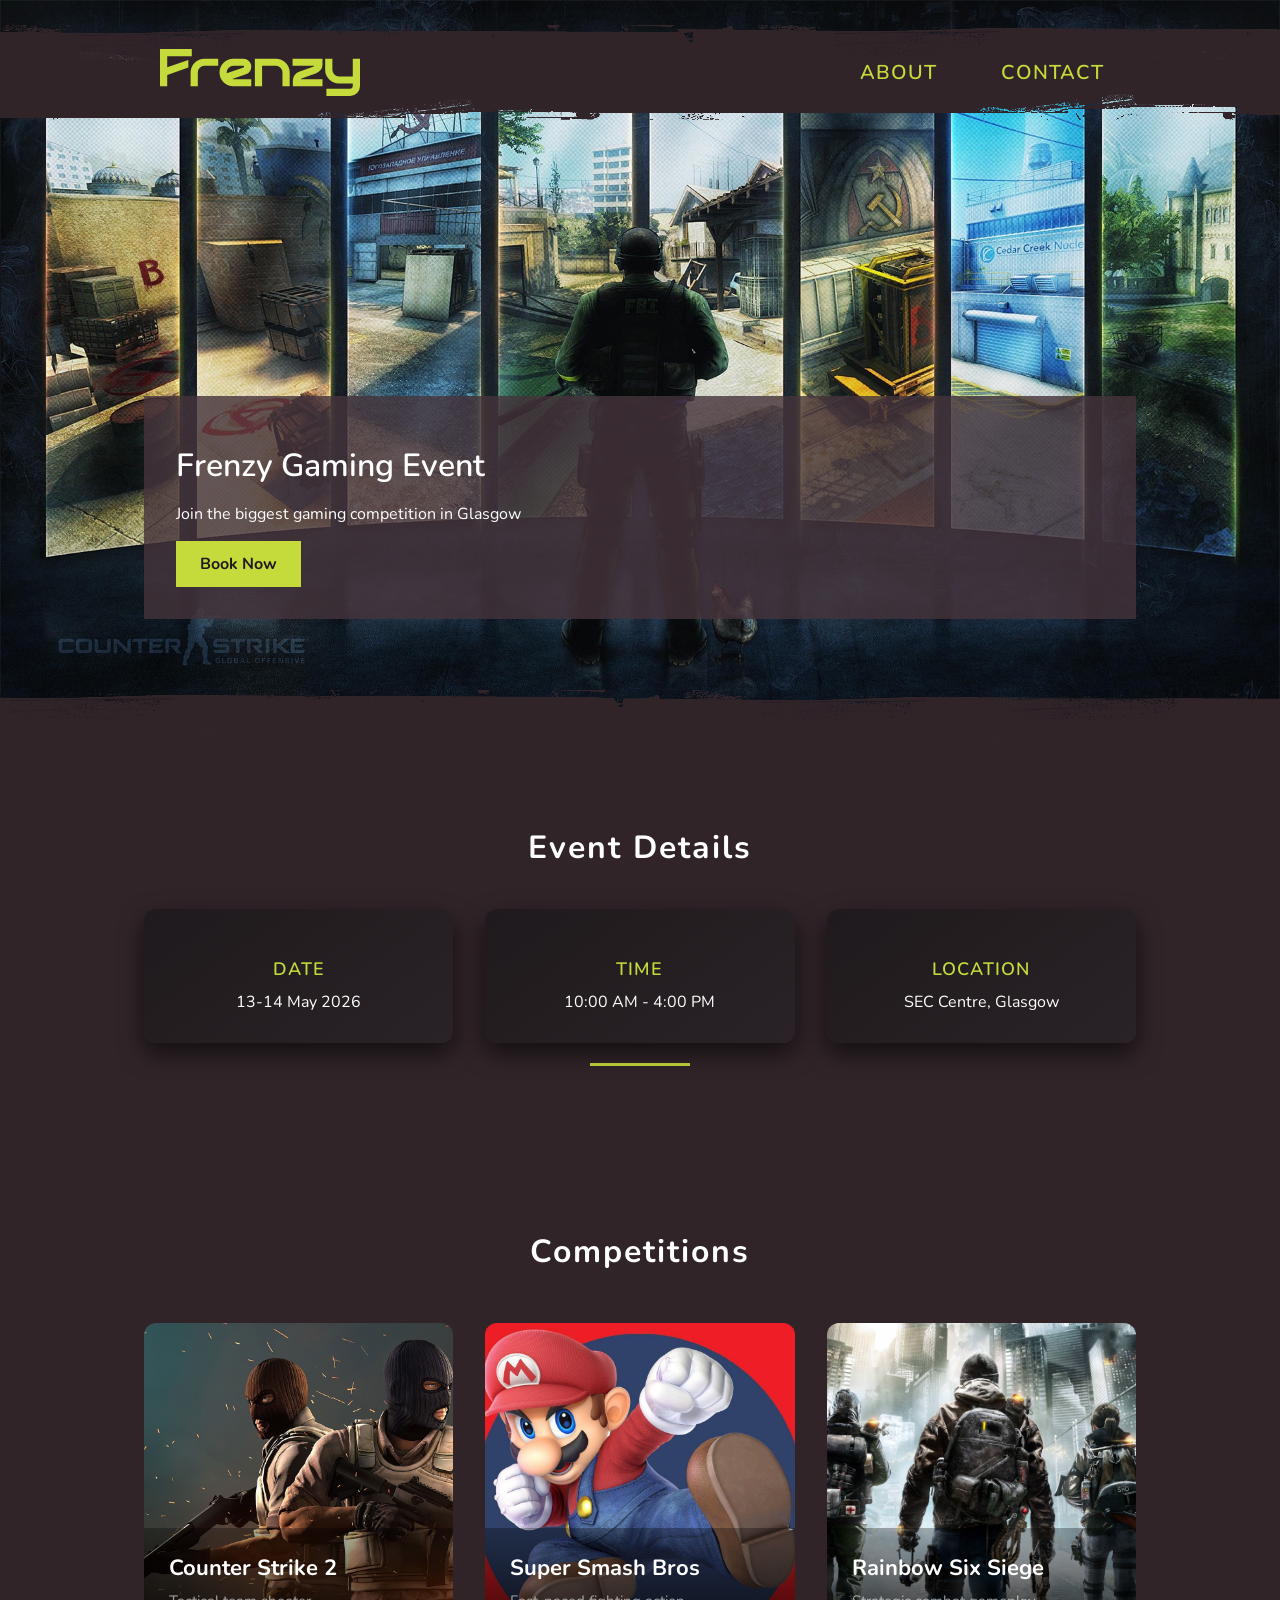
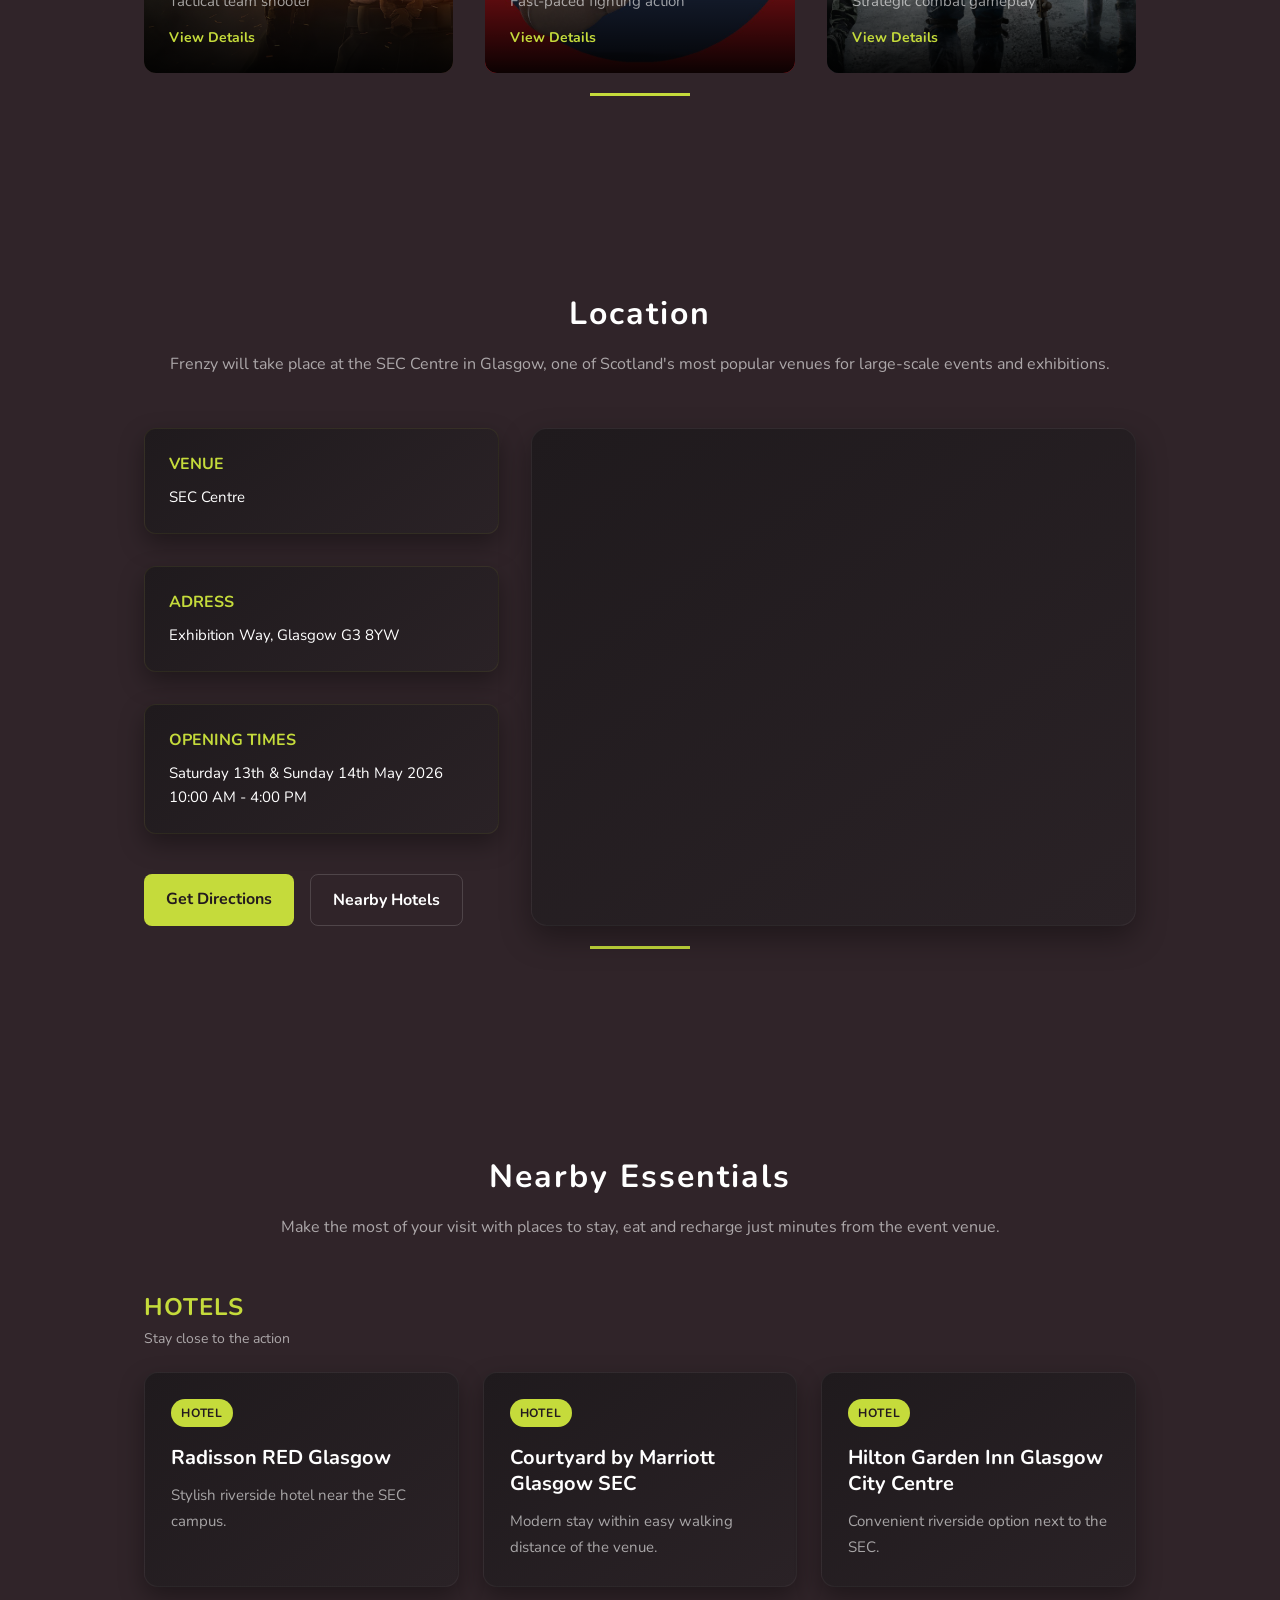
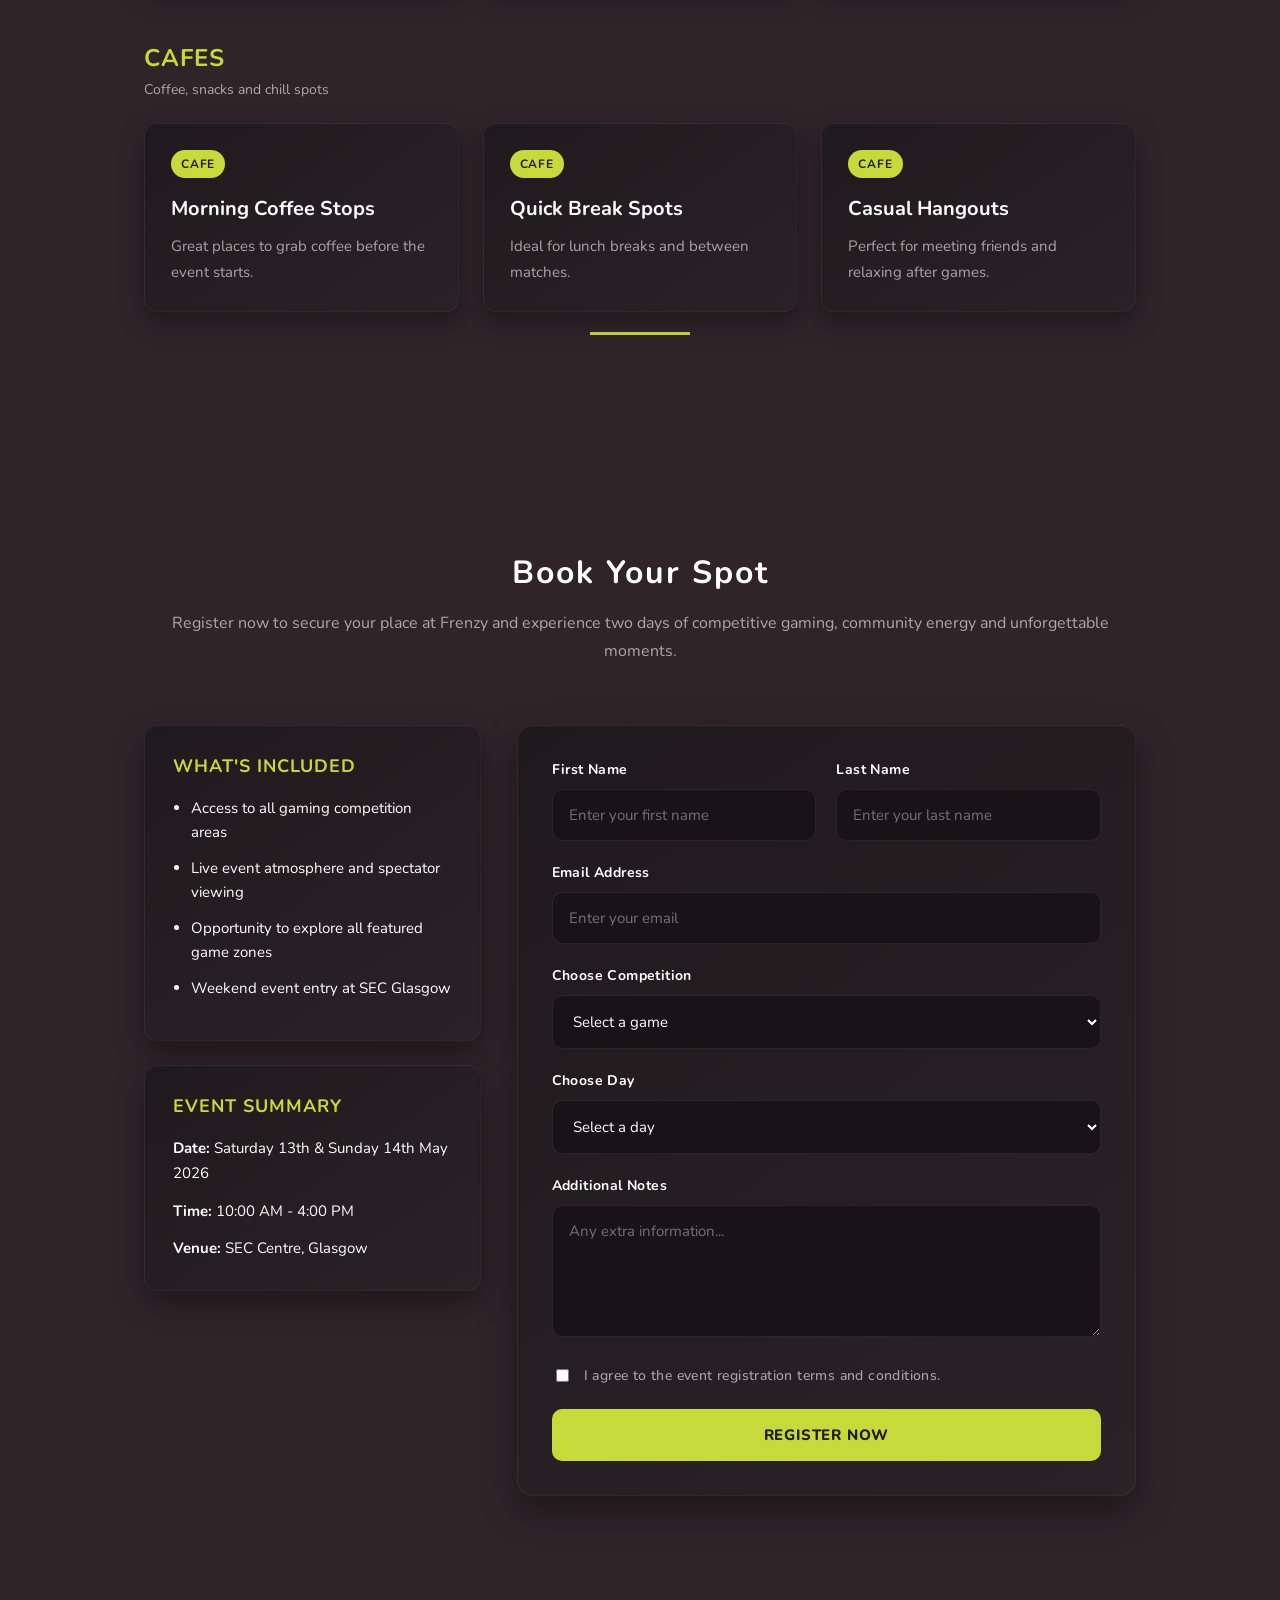
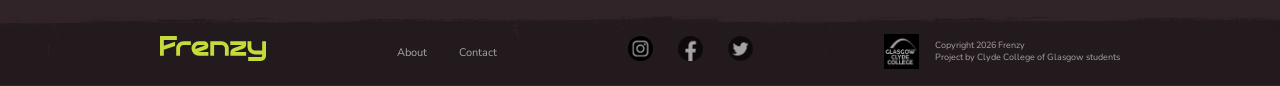
==== index.html @ 78b87cdc "Fix HTML encoding issues in index.html" ====
<!DOCTYPE html>
<html lang="en">
<head>
	<meta charset="UTF-8">
	<meta name="viewport" content="width=device-width, initial-scale=1.0">
	<title>Frenzy - Gaming Events Website</title>
	<link rel="stylesheet" href="./assets/style/style.css">
</head>
<body>
	
	<!------------------- / HEADER SECTION -->

	<header>
		<div class="header_section">
			<div class="header_content">
				<div class="header_content_wrap">
					<div class="logo_container">
						<a href="./index.html" title="Frenzy - Home Page">
							<img src="./assets/graphics/logo/website_logo.svg" alt="Frenzy. Gaming events website name.">
						</a>
					</div>

					<div class="navbar_links_container">
						<ul>
							<li><a href="./public/about.html" title="About Page">about</a></li>
							<li><a href="./public/contact.html" title="Contact Page">contact</a></li>
						</ul>
					</div>
				</div>
			</div>
		</div>
	</header>

	<!-- // HEADER SECTION ------------------->






	<!------------------- / HERO SECTION -->


	<div class="slider_wrap">

		<div class="hero_overlay_container">
			<div class="hero_overlay">
				<h1>Frenzy Gaming Event</h1>
				<p>Join the biggest gaming competition in Glasgow</p>
				<a href="#booking">Book Now</a>
			</div>
		</div>
		
		<div class="slider_container">
			<div class="slider_1">
				<img src="./assets/graphics/hero-carousel/counter-stike_carousel_1_1.jpg" alt="A splash screen from the game Counter-Strike 2. The game's character stands in a virtual room and selects game genres, represented by tall, semicircular windows arranged in a semicircle in front of the character.">
			</div> 
			<div class="slider_2">
				<img src="./assets/graphics/hero-carousel/super-smash-bros_carousel_2_1.png" alt="The character Mario from the game Mario is presented in various in-game poses. The splash screen features five Mario character designs from five different releases of the game. Each release features the character in a unique in-game pose.">
			</div> 
			<div class="slider_3">
				<img src="./assets/graphics/hero-carousel/rainbow-six-siege_carousel_3_1.jpg" alt="The title screen depicts two groups of players battling each other. The left group is depicted in a dark color scheme. The right group is depicted in a light color scheme. A small concrete wall has been erected between the groups, half destroyed by the various firearms used by each group. The left (dark) group successfully breaks through the barrier, resulting in the defeat of the characters in the right (light) group.">
			</div> 
		</div>

		
		
	</div>


	<!-- // HERO SECTION --------------------->








	<div class="connecting_step"></div>










	<!------------------- / MAIN SECTION -->


	<main>
		<div class="main_section">

		<div class="event_info">
			<h2>Event Details</h2>
			<div class="event_grid">
				<div>
					<h3>Date</h3>
					<p>13-14 May 2026</p>
				</div>
				<div>
					<h3>Time</h3>
					<p>10:00 AM - 4:00 PM</p>
				</div>
				<div>
					<h3>Location</h3>
					<p>SEC Centre, Glasgow</p>
				</div>
			</div>
		</div>


		<div class="games_preview">
			<h2>Competitions</h2>

			<div class="games_grid">
				<a href="./public/counter-strike_2.html" class="game_card cs2">
					<div class="overlay">
						<h3>Counter Strike 2</h3>
						<p>Tactical team shooter</p>
						<span>View Details</span>
					</div>
				</a>

				<a href="./public/super_smash_bro.html" class="game_card smash">
					<div class="overlay">
						<h3>Super Smash Bros</h3>
						<p>Fast-paced fighting action</p>
						<span>View Details</span>
					</div>
				</a>

				<a href="#" class="game_card r6">
					<div class="overlay">
						<h3>Rainbow Six Siege</h3>
						<p>Strategic combat gameplay</p>
						<span>View Details</span>
					</div>
				</a>
			</div>
		</div>



		<div class="location_section">
			<div class="location_intro">
				<h2>Location</h2>
				<p>
					Frenzy will take place at the SEC Centre in Glasgow, one of Scotland's most popular venues for large-scale events and exhibitions.
				</p>
			</div>


			<div class="location_content">
				<div class="location_info">
					<div class="location_card">
						<h3>Venue</h3>
						<p>SEC Centre</p>
					</div>

					<div class="location_card">
						<h3>Adress</h3>
						<p>Exhibition Way, Glasgow G3 8YW</p>
					</div>

					<div class="location_card">
						<h3>Opening Times</h3>
						<p>Saturday 13th & Sunday 14th May 2026 <span>10:00 AM - 4:00 PM</span></p>
					</div>


					<div class="location_links">
						<a href="https://www.google.com/maps/dir//Scottish+Event+Campus,+Exhibition+Way,+Glasgow+G3+8YW/@55.8736539,-4.3263058,14z/data=!4m8!4m7!1m0!1m5!1m1!1s0x4888467f53e9922b:0xcfa6e12af6bc9c9b!2m2!1d-4.2875126!2d55.860622?entry=ttu&g_ep=EgoyMDI2MDMyMy4xIKXMDSoASAFQAw%3D%3D" target="_blank" class="location_button">Get Directions</a>
						<a href="https://www.google.com/maps/search/hotels+near+SEC+Glasgow/" target="_blank" class="location_button secondary">Nearby Hotels</a>
					</div>
				</div>


				<div class="map_container">
					<iframe 
						src="https://www.google.com/maps?q=SEC+Centre+Glasgow&output=embed"
						loading="lazy"
						referrerpolicy="no-referrer-when-downgrade"
						title="Map showing the location of SEC Centre in Glasgow">
					</iframe>
				</div>
			</div>
		</div>



		<div class="nearby_section">
			<div class="nearby_intro">
				<h2>Nearby Essentials</h2>
				<p>Make the most of your visit with places to stay, eat and recharge just minutes from the event venue.</p>
			</div>

			<div class="nearby_categories">

				<div class="nearby_group">
					<div class="group_heading">
						<h3>Hotels</h3>
						<p>Stay close to the action</p>
					</div>

					<div class="nearby_cards">
						<a href="https://www.radissonhotels.com/en-us/hotels/radisson-red-glasgow" target="_blank" class="nearby_card">
							<span class="tag">Hotel</span>
							<h4>Radisson RED Glasgow</h4>
							<p>Stylish riverside hotel near the SEC campus.</p>
						</a>

						<a href="https://www.marriott.com/en-us/hotels/glacg-courtyard-glasgow-sec/overview/" target="_blank" class="nearby_card">
							<span class="tag">Hotel</span>
							<h4>Courtyard by Marriott Glasgow SEC</h4>
							<p>Modern stay within easy walking distance of the venue.</p>
						</a>

						<a href="https://www.hilton.com/en/hotels/glaccgi-hilton-garden-inn-glasgow-city-centre/" target="_blank" class="nearby_card">
							<span class="tag">Hotel</span>
							<h4>Hilton Garden Inn Glasgow City Centre</h4>
							<p>Convenient riverside option next to the SEC.</p>
						</a>
					</div>
				</div>

				<div class="nearby_group">
					<div class="group_heading">
						<h3>Cafes</h3>
						<p>Coffee, snacks and chill spots</p>
					</div>

					<div class="nearby_cards">
						<a href="#" class="nearby_card">
							<span class="tag">Cafe</span>
							<h4>Morning Coffee Stops</h4>
							<p>Great places to grab coffee before the event starts.</p>
						</a>

						<a href="#" class="nearby_card">
							<span class="tag">Cafe</span>
							<h4>Quick Break Spots</h4>
							<p>Ideal for lunch breaks and between matches.</p>
						</a>

						<a href="#" class="nearby_card">
							<span class="tag">Cafe</span>
							<h4>Casual Hangouts</h4>
							<p>Perfect for meeting friends and relaxing after games.</p>
						</a>
					</div>
				</div>
			</div>
		</div>



		<div id="booking" class="booking_section">
			<div class="booking_intro">
				<h2>Book Your Spot</h2>
				<p>Register now to secure your place at Frenzy and experience two days of competitive gaming, community energy and unforgettable moments.</p>
			</div>

			<div class="booking_content">


				<div class="booking_info">
					<div class="booking_highlight">
						<h3>What's Included</h3>
						<ul>
							<li>Access to all gaming competition areas</li>
							<li>Live event atmosphere and spectator viewing</li>
							<li>Opportunity to explore all featured game zones</li>
							<li>Weekend event entry at SEC Glasgow</li>
						</ul>
					</div>

					<div class="booking_highlight">
						<h3>Event Summary</h3>
						<p><strong>Date:</strong> Saturday 13th & Sunday 14th May 2026</p>
						<p><strong>Time:</strong> 10:00 AM - 4:00 PM</p>
						<p><strong>Venue:</strong> SEC Centre, Glasgow</p>
					</div>
				</div>


				<div class="booking_form_wrap">
					<form class="booking_form">

						<div class="form_row">
							<div class="form_group">
								<label for="firstName">First Name</label>
								<input type="text" id="firstName" name="firstName" placeholder="Enter your first name" required>
							</div>

							<div class="form_group">
								<label for="lastName">Last Name</label>
								<input type="text" id="lastName" name="lastName" placeholder="Enter your last name" required>
							</div>
						</div>

						<div class="form_group">
							<label for="email">Email Address</label>
							<input type="email" id="email" name="email" placeholder="Enter your email" required>
						</div>

						<div class="form_group">
							<label for="game">Choose Competition</label>
							<select id="game" name="game" required>
								<option value="">Select a game</option>
								<option value="counter-strike-2">Counter Strike 2</option>
								<option value="rainbow-six-siege">Rainbow Six Siege</option>
								<option value="super-smash-bros">Super Smash Bros</option>
							</select>
						</div>

						<div class="form_group">
							<label for="attendanceDay">Choose Day</label>
							<select id="attendanceDay" name="attendanceDay" required>
								<option value="">Select a day</option>
								<option value="saturday">Saturday 13th May 2026</option>
								<option value="sunday">Sunday 14th May 2026</option>
								<option value="both-days">Both Days</option>
							</select>
						</div>

						<div class="form_group">
							<label for="message">Additional Notes</label>
							<textarea id="message" name="message" rows="5" placeholder="Any extra information..."></textarea>
						</div>

						<div class="form_group checkbox_group">
							<input type="checkbox" id="terms" name="terms">
							<label for="terms">I agree to the event registration terms and conditions.</label>
						</div>

						<button type="submit" class="booking_button">Register Now</button>
					</form>
				</div>

			</div>
		</div>
	</main>


	<!-- // MAIN SECTION --------------------->

	
	
	
	
	
	
	
	
	
	
	
	<!------------------- / FOOTER SECTION -->
	
	
	<footer>
		<div class="footer_section">
			<div class="footer_section_wrap">
				<div class="footer_logo_container">
					<a href="./index.html" title="Frenzy - Home Page">
						<img src="./assets/graphics/logo/website_logo.svg" alt="Frenzy. Gaming events website name.">
					</a>
				</div>

				<div class="footer_navbar_links_container">
					<ul>
						<li><a href="./public/about.html" title="About Page">about</a></li>
						<li><a href="./public/contact.html" title="Contact Page">contact</a></li>
					</ul>
				</div>

				<div class="footer_icons_container">
					<a href="#"><img src="./assets/graphics/icons/instagram_1.png" alt="Instagram Icon"></a>
					<a href="#"><img src="./assets/graphics/icons/facebook_1.png" alt="Facebooke Icon"></a>
					<a href="#"><img src="./assets/graphics/icons/twitter_1.png" alt="Twitter Icon"></a>
				</div>

				<div class="copy_container">
					<a href="">
						<img src="./assets/graphics/icons/college_icon_1.png" alt="Glasgow Clyde College - College Logo">
					</a>
					<p>Copyright 2026 Frenzy <span>Project by Clyde College of Glasgow students</span></p>
				</div>
			</div>
		</div>
	</footer>

	
	<!-- // FOOTER SECTION --------------------->

	
	
	
	
	
	
	
	
	
	
	
	
	
	
	
	
	
	
	
	
	
	
	
	
	<script>
		const slides = document.querySelectorAll('.slider_container > div');

		let index = 0;

		function showSlide(i) {
			slides.forEach(slide => slide.classList.remove('active'));
			slides[i].classList.add('active');
		}

		showSlide(index);

		const displayTime = 4000;
		const transitionTime = 2000;

		setInterval(() => {
			index = (index + 1) % slides.length;
			showSlide(index);
		}, displayTime);
	</script>
	
</body>
</html>
---- assets/style/style.css ----
@font-face {
	font-family: "Nunito";
	src: url(../fonts/Nunito-VariableFont_wght.ttf);
}

@property --primaryColour {
	syntax: "<color>";
	inherits: true;
	initial-value: #c5db3b;
}
@property --footerTextColour {
	syntax: "<color>";
	inherits: true;
	initial-value: rgba(255, 255, 255, 0.6);
}
@property --buttonTextColour {
	syntax: "<color>";
	inherits: true;
	initial-value: #231a1e;
}
@property --allTextColour {
	syntax: "<color>";
	inherits: true;
	initial-value: #ffffff;
}





html {
	scroll-behavior: smooth;
}

body {
	background-color: #302429;
	margin: 0;
	font-family: "Nunito";
}





a {
	text-decoration: none;
}




.header_content,
.footer_section,
.main_section,
.hero_overlay_container {
	width: 992px;
	margin: 0 auto;
}





.header_content_wrap,
.footer_section_wrap {
	padding: 0 16px;
}





.navbar_links_container,
.footer_navbar_links_container {
	align-items: center;
	display: flex;
}

.navbar_links_container ul,
.footer_navbar_links_container ul {
	padding: 0;
	margin: 0;
	display: flex;
	gap: 32px;
}

.navbar_links_container ul li,
.footer_navbar_links_container ul li {
	list-style: none;
}

.event_info::after,
.games_preview::after,
.location_section::after,
.nearby_section::after {
	content: "";
	background-color: var(--primaryColour);
	height: 3px;
	display: block;
	width: 100px;
	margin: 20px auto 0; 
}





.location_card h3,
.group_heading h3,
.event_grid div h3,
.booking_highlight h3,
.format_card h3,
.game_quick_card h3,
.game_room_card h3 {
	color: var(--primaryColour);
	text-transform: uppercase;
}





.nearby_intro h2,
.booking_intro h2 {
	margin: 26px 0 16px;
}





.event_info h2,
.games_preview h2,
.location_intro h2,
.nearby_intro h2,
.booking_intro h2,
.contact_map_intro h2,
.section_heading h2 {
	letter-spacing: 2px;
	text-align: center;
	color: var(--allTextColour);
	font-size: 32px;
}





.location_intro p,
.nearby_intro p,
.booking_intro p,
.contact_hero p,
.contact_map_intro p,
.section_heading p {
	font-size: 16px;
	line-height: 1.7;
	margin: 0;
	text-align: center;
	color: var(--footerTextColour);
}





.location_card,
.map_container,
.nearby_card,
.booking_highlight,
.booking_form_wrap,
.contact_map_wrap,
.support_card,
.contact_form_wrap,
.event_grid div,
.game_quick_card,
.format_card,
.game_room_card,
.gallery_item,
.video_embed_wrap {
	background: linear-gradient(145deg, #1f1a1d, #2a2226);
}





.map_container,
.nearby_card,
.contact_info_card,
.support_card,
.contact_map_wrap,
.game_quick_card,
.format_card  {
	border: 1px solid rgba(255,255,255,0.05);
}






.map_container,
.contact_map_wrap {
	box-shadow: 0 12px 30px rgba(0,0,0,0.35);
}





.location_card,
.nearby_card {
	box-shadow: 0 10px 25px rgba(0,0,0,0.35);
}





.contact_info_card,
.support_card,
.game_quick_card,
.gallery_item,
.format_card {
	box-shadow: 0 12px 28px rgba(0,0,0,0.35);
}





.booking_form_wrap,
.contact_form_wrap,
.video_embed_wrap,
.game_room_card {
	box-shadow: 0 14px 35px rgba(0,0,0,0.4);
}





.booking_form_wrap,
.contact_form_wrap,
.game_room_card {
	border: 1px solid rgba(197, 219, 59, 0.08);
}





.hero_overlay a:hover,
.booking_button:hover,
.contact_button:hover,
.game_cta_button:hover,
.location_button:hover {
	transform: translateY(-2px);
	box-shadow: 0 12px 24px rgba(197, 219, 59, 0.18);
}












/******************** / HEADER SECTION */

.header_section {
	width: 100%;
	height: 95px;
	position: relative;
	z-index: 5;
	background: url(../graphics/header/bg_header.png) repeat-x center top;
	margin: 25px 0 0 0;
	display: flex;
	align-items: center;
}

.header_content_wrap {
	display: flex;
	justify-content: space-between;
}

/* // HEADER SECTION ********************/









/******************** / LOGO SECTION */

.logo_container {
	height: 47px;
	width: auto;
}

.logo_container a img {
	height: 100%;
	object-fit: cover;
}

/* // LOGO SECTION ********************/









/******************** / NAVBAR SECTION */

.navbar_links_container ul li a {
	color: var(--primaryColour);
	text-transform: uppercase;
	font-weight: 600;
	padding: 8px 16px;
	font-size: 20px;
	letter-spacing: 1px;
}

/* // NAVBAR SECTION ********************/












/******************** / HERO SECTION */

.slider_wrap {
  position: relative;
  width: 100%;
  height: 720px;
  overflow: hidden;
	margin: -120px 0 0 0;
}

.slider_container > div {
  position: absolute;
  top: 0;
  left: 0;
  width: 100%;
  height: 720px;
  opacity: 0;
  transition: opacity 2s ease;
	display: flex;
	justify-content: center;
}

.slider_container > div.active {
  opacity: 1;
  z-index: 1;
}

.slider_1 img,
.slider_2 img,
.slider_3 img {
	width: 1400px;
	height: 100%;
	object-fit: cover;
	object-position: center top;
}

.slider_1 {
	background: linear-gradient( to right, rgba(15, 14, 20, 1) 25%, rgba(15, 20, 24, 1) 100%);
	
}

.slider_2 {
	background: linear-gradient( to right, rgba(255, 188, 0, 1) 25%, rgba(248, 246, 249, 1) 75%);
}

.slider_3 {
	background: linear-gradient( to right, rgba(22, 22, 20, 1) 25%, rgba(255, 255, 255, 1) 75%);
}

.hero_overlay_container {
	position: relative;
	z-index: 10;
	top: 55%;
}

.hero_overlay {
	background-color: rgba(69, 52, 59, 0.8);
	padding: 32px;
	color: #ffffff;
	display: flex;
	flex-direction: column;
	gap: 16px;
}

.hero_overlay h1 {
	margin: 16px 0 0 0;
	font-weight: 600;
}

.hero_overlay p {
	margin: 0;
}

.hero_overlay a {
	background-color: var(--primaryColour);
	padding: 12px 24px;
	font-weight: 700;
	display: inline-block;
	width: max-content;
	color: var(--buttonTextColour);
	transition: 0.3s ease;
}


/* // HERO SECTION ********************/










.connecting_step {
	width: 100%;
	height: 52px;
	background: url(../graphics/main/bg_body_top.png) repeat-x top;
	margin: -30px 0 0 0;
	position: relative;
	z-index: 800;
}










/******************** / MAIN SECTION */

main {
	background-color: #302429;
}

.main_section {
	min-height: 95vh;
}










.event_info {
	padding: 60px 0;
	position: relative;
}

.event_info h2 {
	margin: 24px 0 40px 0;
}

.event_grid {
	display: flex;
	gap: 32px;
	justify-content: center;
}

.event_grid div {
	padding: 30px;
	border-radius: 12px;
	width: 250px;
	box-shadow: 0 10px 25px rgba(0, 0, 0, 0.6);
	text-align: center;
}

.event_grid div h3 {
	letter-spacing: 1px;
	margin: 18px 0 10px 0;
	font-weight: 600;
	font-size: 18px;
}

.event_grid div p {
	color: var(--allTextColour);
	font-size: 16px;
	margin: 0;
}










.games_preview {
	padding: 80px 0;
}

.games_preview h2 {
	margin: 24px 0 50px 0;
}

.games_grid {
	display: flex;
	gap: 32px;
}

.game_card {
	height: 350px;
	width: 100%;
	border-radius: 12px;
	background-size: cover;
	background-position: 50% 50%;
	background-repeat: no-repeat;
	display: flex;
	flex-direction: column;
	justify-content: flex-end;
	overflow: hidden;
	transition: all 0.3s ease;
}

.game_card .overlay,
.game_page_hero_overlay {
	background: linear-gradient(to top, rgba(0, 0, 0, 0.95), rgba(0, 0, 0, 0.3));
	padding: 25px;
	
}

.game_card .overlay h3 {
	font-size: 22px;
	color: var(--allTextColour);
	margin: 0 0 8px 0;
}

.game_card .overlay p {
	font-size: 15px;
	color: var(--footerTextColour);
	margin: 0 0 15px 0;
}

.game_card .overlay span {
	color: var(--primaryColour);
	font-weight: 700;
	font-size: 14px;
}

.games_grid .cs2 {
	background-image: url(../graphics/home/game_wrap_1.jpg);
}

.games_grid .smash {
	background-image: url(../graphics/home/game_wrap_2_1.jpg);
}

.games_grid .r6 {
	background-image: url(../graphics/home/game_wrap_3.jpg);
}

.game_card:hover {
	transform: scale(1.05);
	transition: 0.3s ease;
}










.location_section,
.nearby_section {
	padding: 90px 0;
}

.location_intro {
	margin: 0 auto 50px;
}

.location_intro h2 {
	margin: 26px 0 16px 0;
}

.location_info {
	width: 38%;
	display: flex;
	flex-direction: column;
	gap: 32px;
}

.location_content {
	display: flex;
	gap: 32px;
}

.location_card {
	padding: 24px;
	border-radius: 12px;
	border: 1px solid rgba(197, 219, 59, 0.078);
}

.location_card h3 {
	margin: 0 0 10px 0;
	font-size: 16px;
}

.location_card p {
	color: var(--allTextColour);
	font-size: 15px;
	margin: 0;
	line-height: 1.6;
}

.location_info :nth-child(3) p:nth-of-type(1) span {
	display: block;
}

.location_links {
	display: flex;
	gap: 16px;
	margin: 8px 0 0 0;
}

.location_button {
	background-color: var(--primaryColour);
	color: var(--buttonTextColour);
	padding: 14px 22px;
	border-radius: 8px;
	font-weight: 700;
	transition: 0.3s ease;
}

.location_button.secondary {
	background: transparent;
	color: var(--allTextColour);
	border: 1px solid rgba(255,255,255,0.15);
}

.location_button.secondary:hover {
	border-color: rgba(197, 219, 59, 0.4);
	color: var(--primaryColour);
}

.map_container {
	width: 62%;
	padding: 12px;
	border-radius: 16px;
}

.map_container iframe {
	width: 100%;
	height: 100%;
	border-radius: 12px;
	border: 0;
	display: block;
}










.nearby_categories {
	display: flex;
	flex-direction: column;
	gap: 55px;
}

.nearby_intro {
	margin: 0 auto 50px;
}

.nearby_group {
	display: flex;
	flex-direction: column;
	gap: 24px;
}

.group_heading h3 {
	font-size: 24px;
	margin: 0 0 6px 0;
	letter-spacing: 1px;
}

.group_heading p {
	color: var(--footerTextColour);
	margin: 0;
	font-size: 14px;
}

.nearby_cards {
	display: flex;
	gap: 24px;
}

.nearby_card {
	padding: 26px;
	border-radius: 14px;
	width: 100%;
	transition: 0.35s ease;
	overflow: hidden;
}

.tag {
	display: inline-block;
	font-size: 12px;
	font-weight: 700;
	letter-spacing: 0.8px;
	text-transform: uppercase;
	color: var(--buttonTextColour);
	background: var(--primaryColour);
	padding: 6px 10px;
	border-radius: 100px;
	margin-bottom: 18px;
}

.nearby_card h4 {
	color: var(--allTextColour);
	font-size: 20px;
	margin: 0 0 12px 0;
	line-height: 1.3;
}

.nearby_card p {
color: var(--footerTextColour);
font-size: 15px;
line-height: 1.7;
margin: 0;
}

.nearby_card:hover {
	transform: translateY(-8px);
	border-color: rgba(197, 219, 59, 0.2);
	box-shadow: 0 18px 35px rgba(0,0,0,0.45);
}









.booking_section {
	padding: 100px 0 120px;
}

.booking_intro {
	margin: 0 auto 60px;
}

.booking_content {
	display: flex;
	gap: 36px;
}

.booking_info {
	width: 38%;
	display: flex;
	flex-direction: column;
	gap: 24px;
}

.booking_highlight {
	padding: 28px;
	border-radius: 14px;
	box-shadow: 0 12px 28px rgba(0, 0, 0, 0.35);
	border: 1px solid rgba(255, 255, 255, 0.05);
}

.booking_highlight h3 {
	font-size: 18px;
	margin: 0 0 18px 0;
	letter-spacing: 1px;
}

.booking_highlight ul {
	padding-left: 18px;
	margin: 0;
}

.booking_highlight ul li {
	color: var(--allTextColour);
	margin-bottom: 12px;
	line-height: 1.6;
	font-size: 15px;
}

.booking_highlight p {
	color: var(--allTextColour);
	margin: 0 0 12px 0;
	line-height: 1.7;
	font-size: 15px;
}

.booking_highlight p:last-child {
	margin-bottom: 0;
}

.booking_form_wrap {
	width: 62%;
	padding: 34px;
	border-radius: 16px;
}

.booking_form {
	display: flex;
	flex-direction: column;
	gap: 22px;
}

.form_row {
	display: flex;
	gap: 20px;
}

.form_row .form_group {
	width: 100%;
}

.form_group label {
	display: block;
	color: var(--allTextColour);
	font-size: 14px;
	font-weight: 700;
	margin-bottom: 10px;
	letter-spacing: 0.4px;
}

.form_group input,
.form_group select,
.form_group textarea {
	width: 100%;
	padding: 15px 16px;
	border-radius: 10px;
	border: 1px solid rgba(255,255,255,0.08);
	background: #171316;
	color: var(--allTextColour);
	font-family: "Nunito";
	font-size: 15px;
	outline: none;
	box-sizing: border-box;
	transition: 0.3s ease;
}

.form_group input::placeholder,
.form_group textarea::placeholder {
	color: rgba(255,255,255,0.4);
}

.form_group input:focus,
.form_group select:focus,
.form_group textarea:focus {
	border-color: rgba(197, 219, 59, 0.6);
	box-shadow: 0 0 0 3px rgba(197, 219, 59, 0.08);
}

.form_group textarea {
	resize: vertical;
	min-height: 120px;
}

.checkbox_group {
	display: flex;
	align-items: flex-start;
	gap: 12px;
}

.checkbox_group input {
	width: auto;
	margin-top: 4px;
}

.checkbox_group label {
	margin-bottom: 0;
	font-weight: 500;
	color: var(--footerTextColour);
	line-height: 1.6;
}

.booking_button {
	background: var(--primaryColour);
	color: var(--buttonTextColour);
	border: none;
	padding: 16px 22px;
	border-radius: 10px;
	font-family: "Nunito";
	font-size: 15px;
	font-weight: 800;
	letter-spacing: 0.8px;
	text-transform: uppercase;
	cursor: pointer;
	transition: 0.3s ease;
}











.contact_hero {
	text-align: center;
	padding: 90px 0 70px;
}

.contact_hero h1 {
	font-size: 42px;
	margin: 0 0 18px 0;
	letter-spacing: 2px;
	color: var(--allTextColour);
}

.contact_info_section {
	padding-bottom: 80px;
}

.contact_info_grid {
	display: grid;
	grid-template-columns: repeat(2, 1fr);
	gap: 24px;
}

.contact_info_card {
	width: 100%;
	padding: 28px;
	border-radius: 14px;
	box-sizing: border-box;
}

.contact_info_card h3 {
	color: var(--primaryColour);
	font-size: 15px;
	text-transform: uppercase;
	letter-spacing: 1px;
	margin: 0 0 10px 0;
}

.contact_info_card p {
	color: var(--allTextColour);
	font-size: 20px;
	font-weight: 700;
	margin: 0 0 8px 0;
	line-height: 1.4;
}

.contact_info_card span {
	color: var(--footerTextColour);
	font-size: 14px;
	line-height: 1.6;
	display: block;
}

/* MAIN CONTACT AREA */
.contact_main_section {
	display: flex;
	gap: 36px;
	padding-bottom: 100px;
}

/* LEFT SIDE */
.contact_support_info {
	width: 38%;
	display: flex;
	flex-direction: column;
	gap: 24px;
}

.support_card {
	padding: 28px;
	border-radius: 14px;
}

.support_card h2,
.support_card h3 {
	color: var(--primaryColour);
	margin: 0 0 16px 0;
	letter-spacing: 1px;
	text-transform: uppercase;
}

.support_card h2 {
	font-size: 24px;
}

.support_card h3 {
	font-size: 18px;
}

.support_card p {
	color: var(--footerTextColour);
	font-size: 15px;
	line-height: 1.8;
	margin: 0;
}

.support_card ul {
	margin: 0;
	padding-left: 18px;
}

.support_card ul li {
	color: var(--footerTextColour);
	font-size: 15px;
	line-height: 1.8;
	margin-bottom: 10px;
}

/* FORM */
.contact_form_wrap {
	width: 62%;
	padding: 34px;
	border-radius: 16px;
}

.contact_form {
	display: flex;
	flex-direction: column;
	gap: 22px;
}

.contact_button {
	background: var(--primaryColour);
	color: var(--buttonTextColour);
	border: none;
	padding: 16px 22px;
	border-radius: 10px;
	font-family: "Nunito";
	font-size: 15px;
	font-weight: 800;
	letter-spacing: 0.8px;
	text-transform: uppercase;
	cursor: pointer;
	transition: 0.3s ease;
}

/* MAP */
.contact_map_section {
	padding-bottom: 120px;
}

.contact_map_intro {
	margin: 0 auto 40px;
}

.contact_map_intro h2 {
	margin: 0 0 16px 0;
}

.contact_map_wrap {
	padding: 12px;
	border-radius: 16px;
}

.contact_map_wrap iframe {
	width: 100%;
	height: 460px;
	border: 0;
	border-radius: 12px;
	display: block;
}










/******************** / INDIVIDUAL GAME PAGES */

/* HERO */
.game_page_hero {
	height: 500px;
	border-radius: 18px;
	overflow: hidden;
	margin: 80px 0 70px;
	background-size: cover;
	background-position: center;
	box-shadow: 0 18px 40px rgba(0,0,0,0.45);
	display: flex;
	flex-direction: column;
	justify-content: flex-end;
}

.cs2_theme {
	background-image: url('../graphics/hero-carousel/counter-stike_carousel_1_1.jpg');
}

.r6_theme {
	background-image: url('../graphics/hero-carousel/rainbow-six-siege_carousel_3_1.jpg');
}

.smash_theme {
	background-image: url('../graphics/hero-carousel/super-smash-bros_carousel_2_1.png');
}

.game_page_hero_overlay {
	display: flex;
	flex-direction: column;
	padding: 50px;
}

.game_label {
	display: inline-block;
	background: var(--primaryColour);
	color: var(--buttonTextColour);
	font-size: 12px;
	font-weight: 800;
	letter-spacing: 1px;
	text-transform: uppercase;
	padding: 8px 12px;
	border-radius: 999px;
	margin: 0 0 18px 0;
	width: fit-content;
}

.game_page_hero_overlay h1 {
	color: var(--allTextColour);
	font-size: 54px;
	margin: 0 0 14px 0;
	line-height: 1.1;
}

.game_subtitle {
	color: var(--footerTextColour);
	font-size: 17px;
	line-height: 1.8;
	margin: 0;
}

/* SHARED SECTION HEADING */
.section_heading {
	margin: 0 auto 45px;
}

.section_heading h2 {
	margin: 0 0 14px 0;
}

/* QUICK INFO */
.game_quick_info {
	padding-bottom: 90px;
}

.game_quick_grid {
	display: flex;
	gap: 24px;
}

.game_quick_card {
	width: 100%;
	padding: 28px;
	border-radius: 14px;
}

.game_quick_card h3 {
	color: var(--primaryColour);
	font-size: 15px;
	text-transform: uppercase;
	letter-spacing: 1px;
	margin: 0 0 10px 0;
}

.game_quick_card p {
	color: white;
	font-size: 18px;
	font-weight: 700;
	margin: 0;
	line-height: 1.5;
}

/* ABOUT */
.game_about_section {
	padding-bottom: 100px;
}

.game_about_content {
	display: flex;
	gap: 36px;
	align-items: center;
}

.game_about_text {
	width: 52%;
}

.game_about_text h2 {
	color: white;
	font-size: 34px;
	margin: 0 0 22px 0;
	letter-spacing: 1px;
}

.game_about_text p {
	color: var(--footerTextColour);
	font-size: 16px;
	line-height: 1.9;
	margin: 0 0 20px 0;
}

.game_about_image {
	width: 48%;
}

.game_about_image img {
	width: 100%;
	height: 420px;
	object-fit: cover;
	border-radius: 16px;
	display: block;
	box-shadow: 0 18px 40px rgba(0,0,0,0.35);
}

/* GALLERY */
.game_gallery_section {
	padding-bottom: 100px;
}

.game_gallery_grid {
	display: flex;
	gap: 24px;
}

.gallery_item {
	width: 100%;
	padding: 10px;
	border-radius: 16px;
}

.gallery_item img {
	width: 100%;
	height: 250px;
	object-fit: cover;
	border-radius: 12px;
	display: block;
}

/* VIDEO */
.game_video_section {
	padding-bottom: 100px;
}

.video_embed_wrap {
	padding: 12px;
	border-radius: 18px;
}

.video_embed_wrap iframe {
	width: 100%;
	height: 520px;
	border: 0;
	border-radius: 12px;
	display: block;
}

/* FORMAT */
.game_format_section {
	padding-bottom: 100px;
}

.format_cards {
	display: flex;
	gap: 24px;
}

.format_card {
	width: 100%;
	padding: 28px;
	border-radius: 14px;
}

.format_card h3 {
	font-size: 18px;
	margin: 0 0 14px 0;
	letter-spacing: 1px;
}

.format_card p {
	color: var(--footerTextColour);
	font-size: 15px;
	line-height: 1.8;
	margin: 0;
}

/* ROOM INFO */
.game_room_section {
	padding-bottom: 100px;
}

.game_room_content {
	display: flex;
	gap: 36px;
	align-items: flex-start;
}

.game_room_text {
	width: 58%;
}

.game_room_text h2 {
	color: var(--allTextColour);
	font-size: 34px;
	margin: 0 0 20px 0;
}

.game_room_text p {
	color: var(--footerTextColour);
	font-size: 16px;
	line-height: 1.9;
	margin: 0 0 18px 0;
}

.game_room_text ul {
	margin: 0;
	padding-left: 20px;
}

.game_room_text ul li {
	color: var(--footerTextColour);
	font-size: 15px;
	line-height: 1.8;
	margin-bottom: 10px;
}

.game_room_card {
	width: 42%;
	padding: 30px;
	border-radius: 16px;
}

.game_room_card h3 {
	font-size: 20px;
	margin: 0 0 18px 0;
	letter-spacing: 1px;
}

.game_room_card p {
	color: var(--footerTextColour);
	font-size: 15px;
	line-height: 1.8;
	margin: 0 0 12px 0;
}

/* CTA */
.game_cta_section {
	text-align: center;
	padding: 40px 0 120px;
}

.game_cta_section h2 {
	color: var(--allTextColour);
	font-size: 34px;
	margin: 0 0 16px 0;
	letter-spacing: 1px;
}

.game_cta_section p {
	color: var(--footerTextColour);
	font-size: 16px;
	line-height: 1.8;
	margin: 0 0 28px 0;
}

.game_cta_button {
	display: inline-block;
	padding: 16px 28px;
	border-radius: 10px;
	font-weight: 800;
	font-size: 15px;
	letter-spacing: 0.8px;
	text-transform: uppercase;
	background: var(--primaryColour);
	color: var(--buttonTextColour);
	transition: 0.3s ease;
}

/* // INDIVIDUAL GAME PAGES ********************/


/* // MAIN SECTION ********************/











/******************** / FOOTER SECTION */

footer {
	background: url(../graphics/footer/bg_footer.png) repeat-x top;
	height: 70px;
	width: 100%;
	display: flex;
	align-items: center;
}

.footer_section_wrap {
	display: flex;
	align-items: center;
	justify-content: space-between;
}

.footer_logo_container img {
	height: 25px;
	width: auto;
	object-fit: cover;
}

.footer_icons_container ul li {
	display: flex;
	align-items: center;
}

.footer_navbar_links_container ul li a {
	color: var(--footerTextColour);
	text-transform: capitalize;
	font-size: 11px;
}

.footer_icons_container {
	display: flex;
	gap: 25px;
	align-items: center;
}

.footer_icons_container img {
	height: 25px;
	width: auto;
	object-fit: cover;
}

.copy_container {
	display: flex;
	gap: 16px;
	align-items: center;
}

.copy_container a {
	display: flex;
	align-items: center;
}

.copy_container img {
	height: 35px;
	width: auto;
	object-fit: cover;
}

.copy_container p {
	font-size: 9px;
	color: var(--footerTextColour);
	margin: 0;
}

.copy_container p span {
	display: block;
}

/* // FOOTER SECTION ********************/




































/* DO NOT WRITE ANYTHING ABOVE */











/* HAFEESAH'S CODE HERE ------------------- START */


/* HAFEESAH'S CODE HERE ------------------- FINISH */










































/* YORGOS'S CODE HERE ------------------- START */


/* YORGOS'S CODE HERE ------------------- FINISH */








































/* YORGOS'S CODE HERE ------------------- START */


/* YORGOS'S CODE HERE ------------------- FINISH */














































/* ZAHRAA'S CODE HERE ------------------- START */


/* ZAHRAA'S CODE HERE ------------------- FINISH */
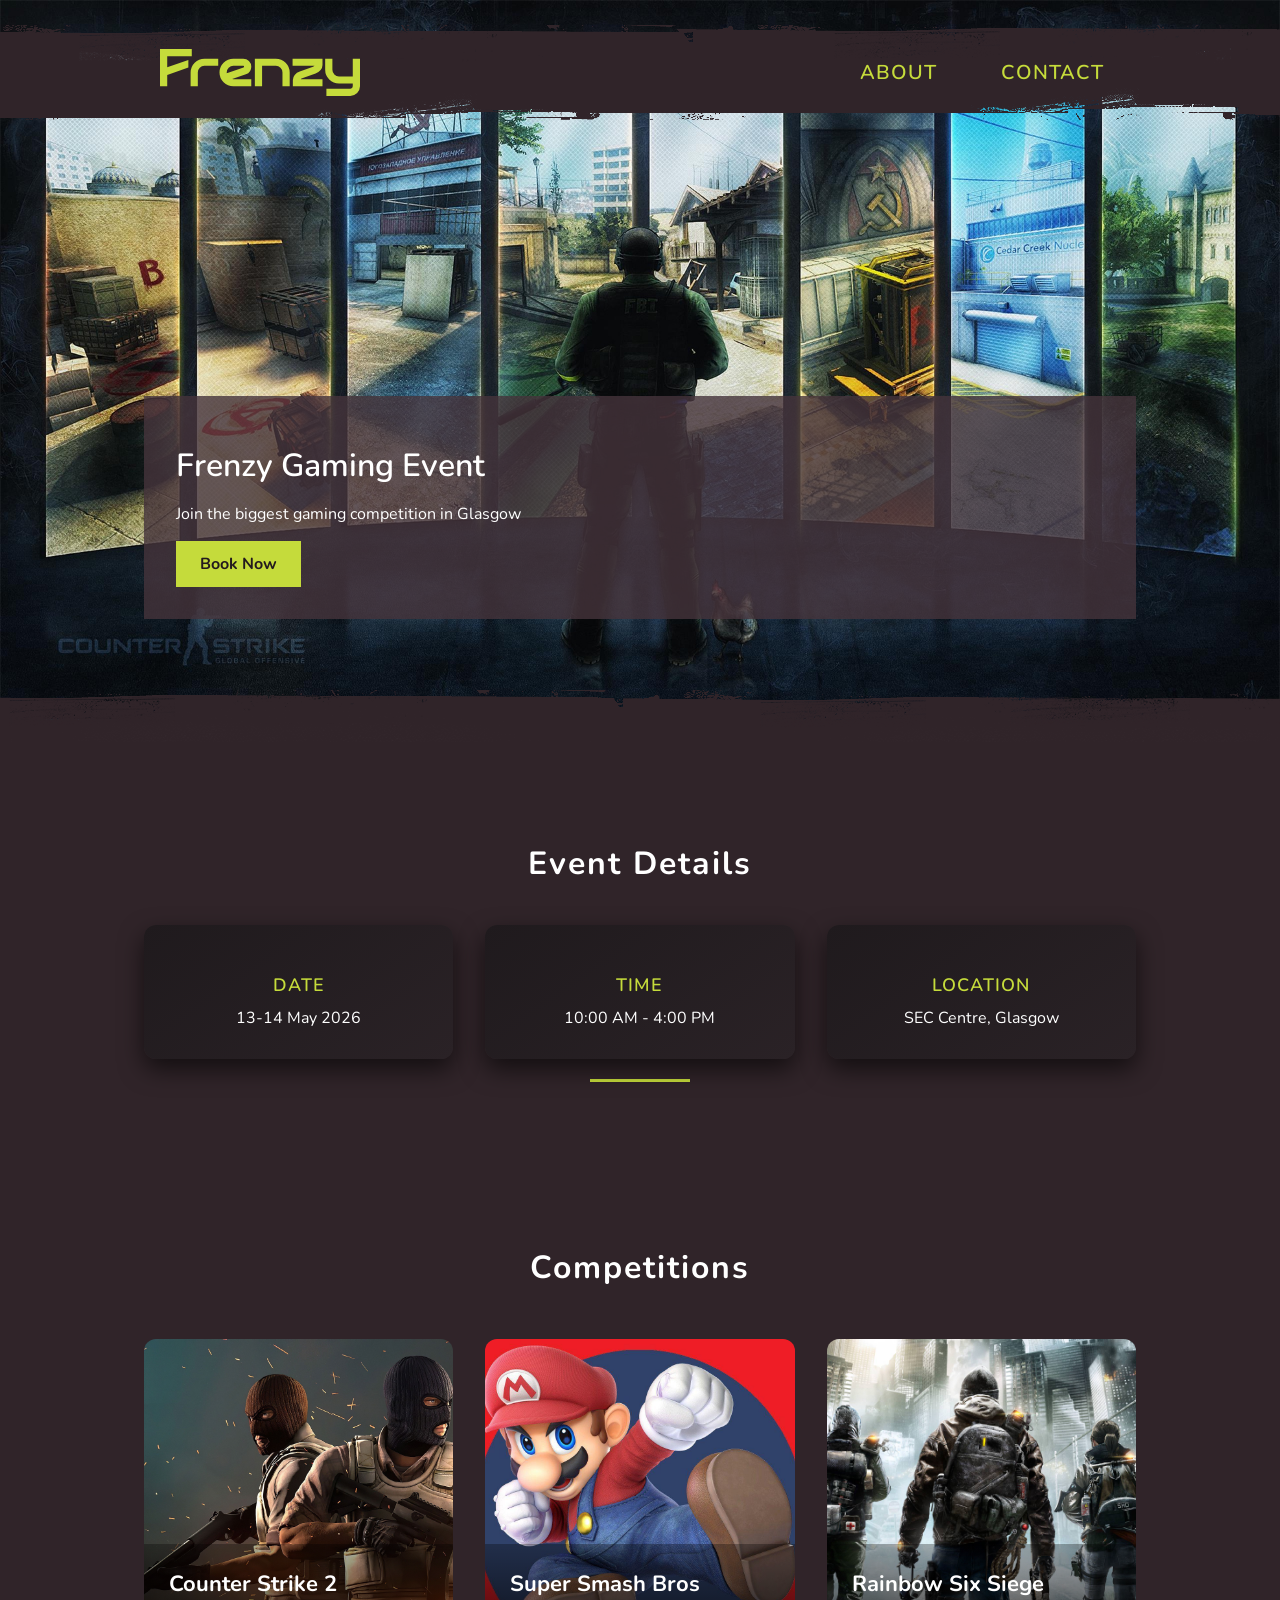
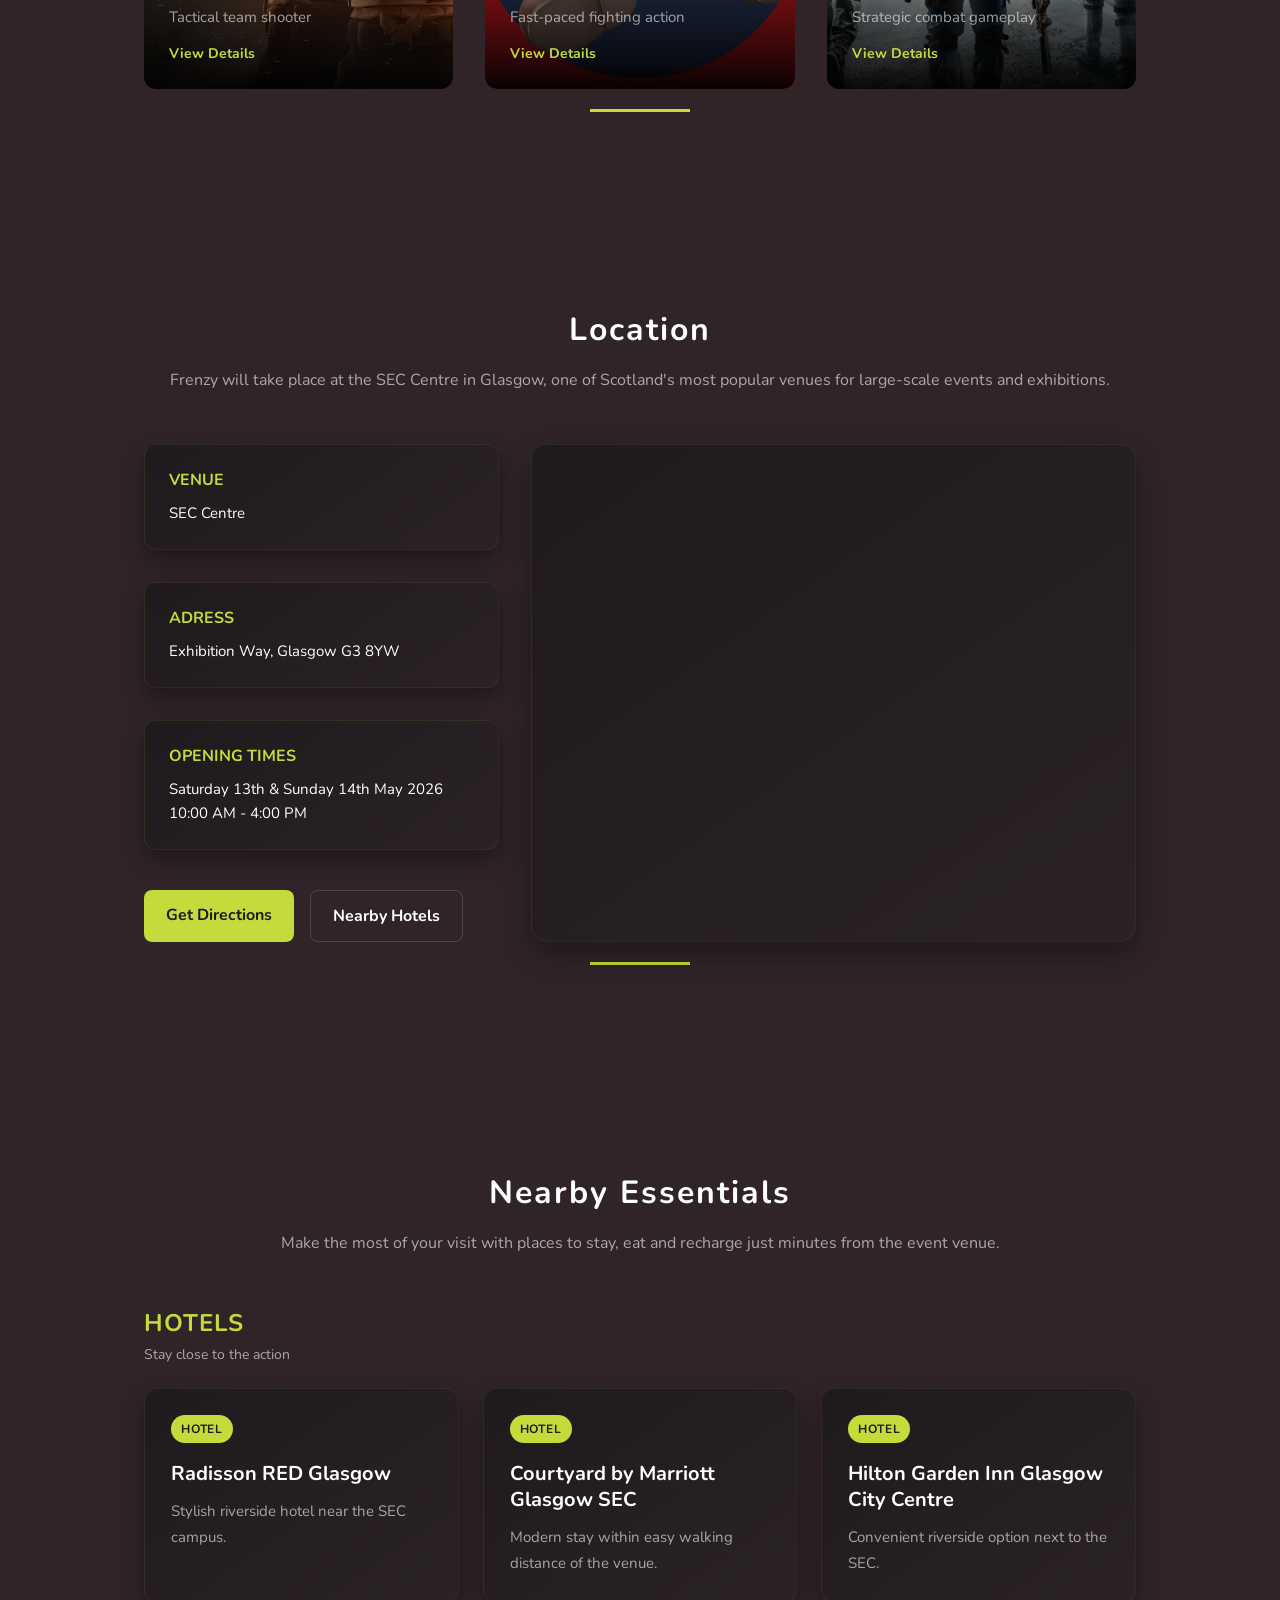
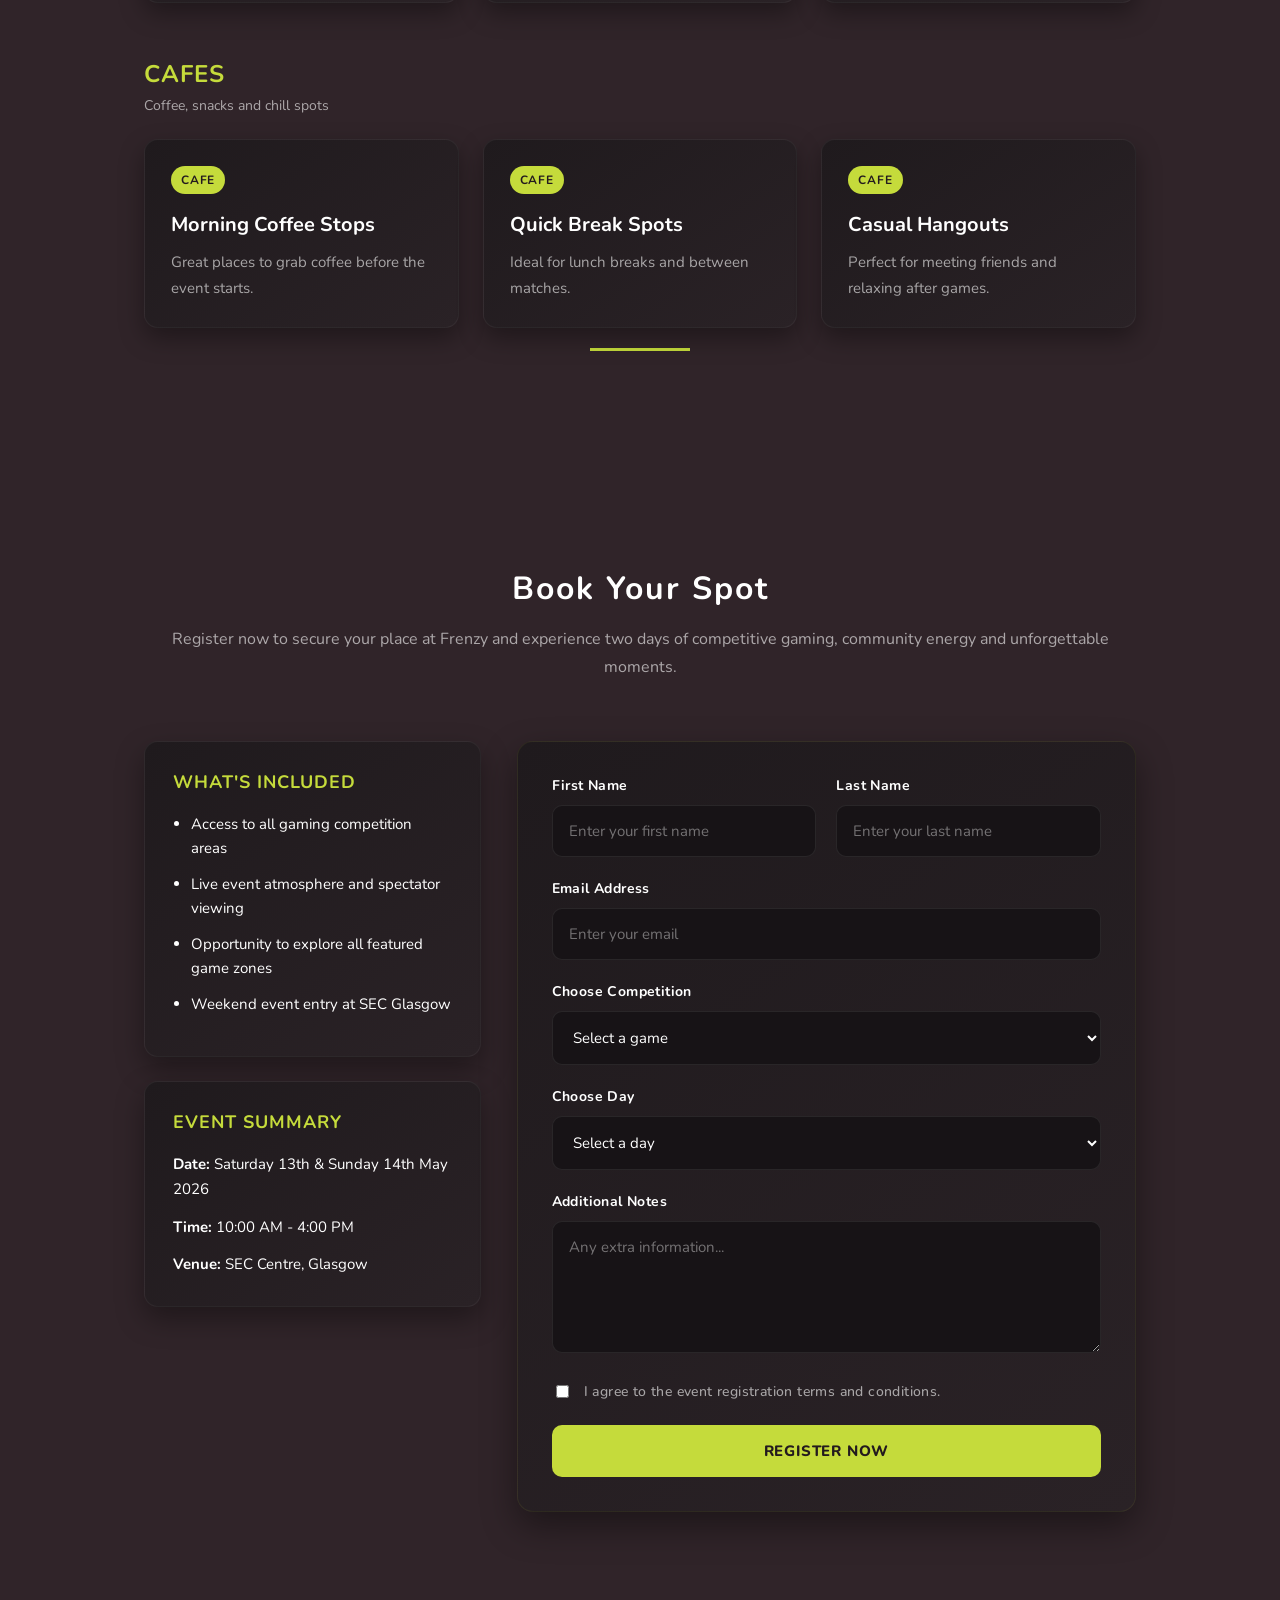
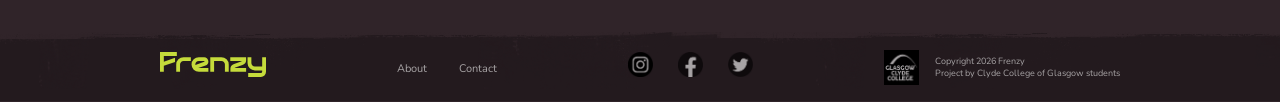
==== commit d346efc2: "added stylesheet and smash hero section" ====
--- a/index.html
+++ b/index.html
@@ -4,7 +4,7 @@
 	<meta charset="UTF-8">
 	<meta name="viewport" content="width=device-width, initial-scale=1.0">
 	<title>Frenzy - Gaming Events Website</title>
-	<link rel="stylesheet" href="./assets/style/style.css">
+	<link rel="stylesheet" href="assets/style/style.css">
 </head>
 <body>
 	
@@ -24,6 +24,7 @@
 						<ul>
 							<li><a href="./public/about.html" title="About Page">about</a></li>
 							<li><a href="./public/contact.html" title="Contact Page">contact</a></li>
+	
 						</ul>
 					</div>
 				</div>
@@ -78,7 +79,9 @@
 
 
 	<div class="connecting_step"></div>
-
+	<p></p>
+	<p></p>
+	<p></p>
 
 
 
@@ -125,7 +128,7 @@
 					</div>
 				</a>
 
-				<a href="./public/super_smash_bro.html" class="game_card smash">
+				<a href="public/super_smash_bro.html" class="game_card smash">
 					<div class="overlay">
 						<h3>Super Smash Bros</h3>
 						<p>Fast-paced fighting action</p>
@@ -396,7 +399,11 @@
 
 	
 	<!-- // FOOTER SECTION --------------------->
-
+	
+	<!-- // FOOTER SECTION --------------------->
+	 <!-- // FOOTER SECTION --------------------->
+		<!-- // FOOTER SECTION --------------------->
+	
 	
 	
 	
--- a/assets/style/style.css
+++ b/assets/style/style.css
@@ -1554,7 +1554,45 @@
 
 
 /* HAFEESAH'S CODE HERE ------------------- START */
-
+.super_smash_hero{
+	position: relative;
+    margin: 50px auto; /* centers horizontally */
+	text-align: center;
+}
+.super_smash_hero img{
+	width: 50%;
+	height: auto;
+}
+.super_smash_details{
+	position: absolute;
+    bottom: 5px;       /* move text to bottom */
+    left: 50%;
+    transform: translateX(-50%);
+    
+    color: white;
+    font-size: 18px;
+    background: rgba(0, 0, 0, 0.5); /* dark overlay for readability */
+    padding: 5px 10px;
+}
+.super_smash_details h1{
+	right:10px;
+	text-align: left;
+}
+
+.competition-paragraph{
+	text-align: left;
+}
+.competition_line{
+	background: #c5db3b;
+	right:10px;
+	text-align: center;
+	border-radius: 50px;
+	color:black;
+	width: 30%;
+	font-size:small;
+    font-weight: bold;
+	border: 2px solid black;
+}
 
 /* HAFEESAH'S CODE HERE ------------------- FINISH */
 
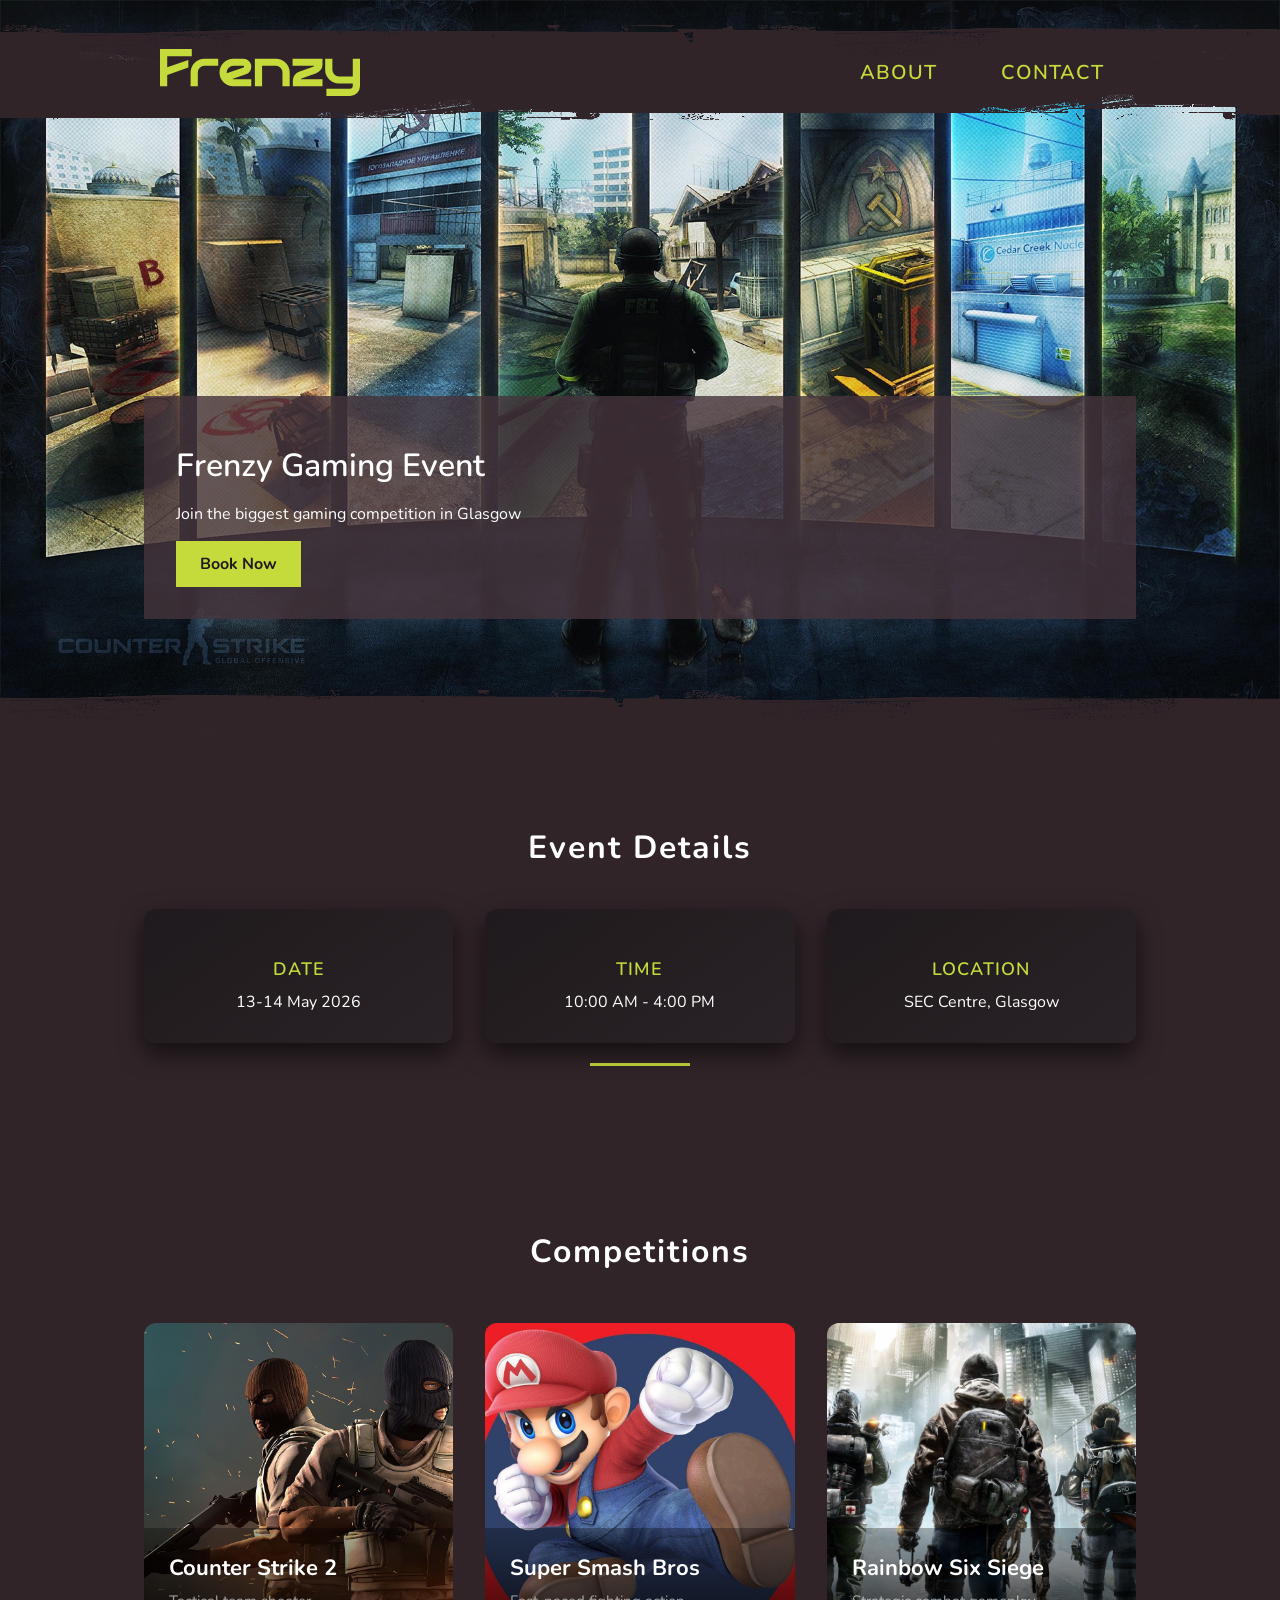
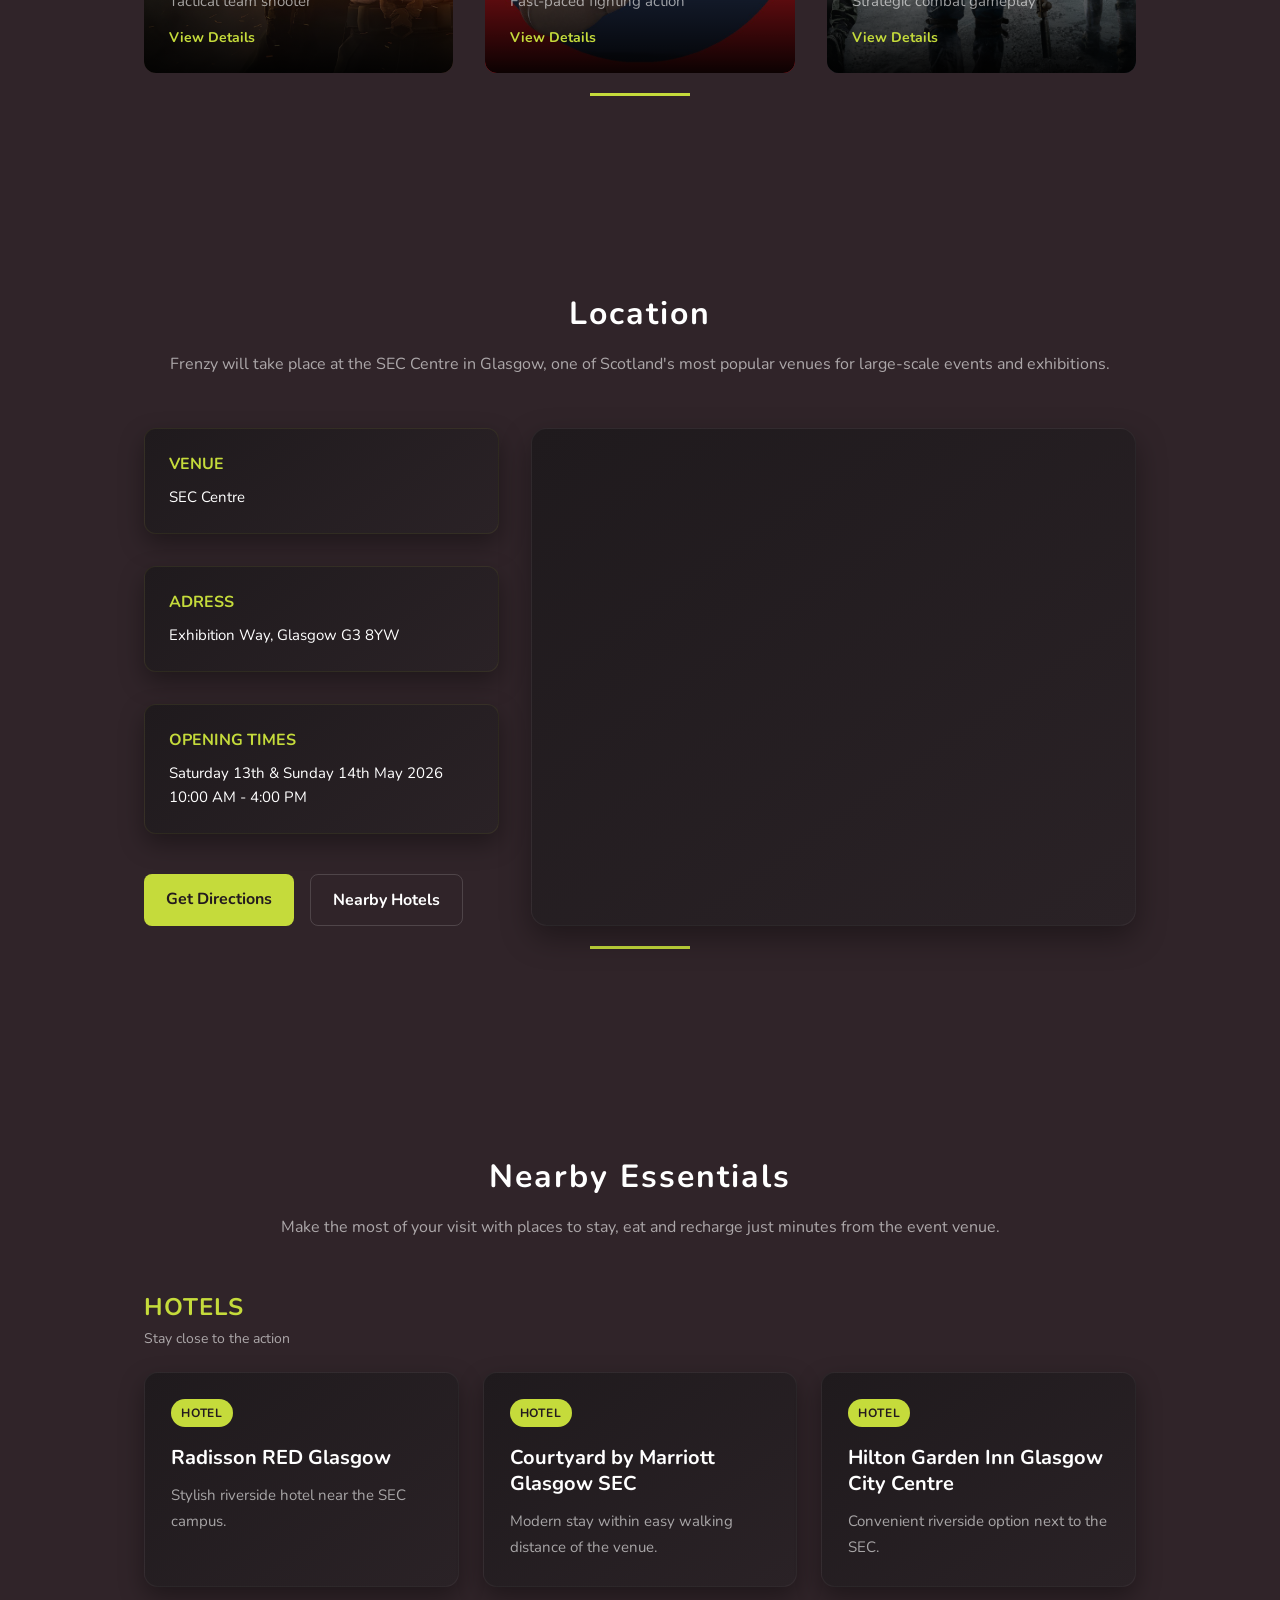
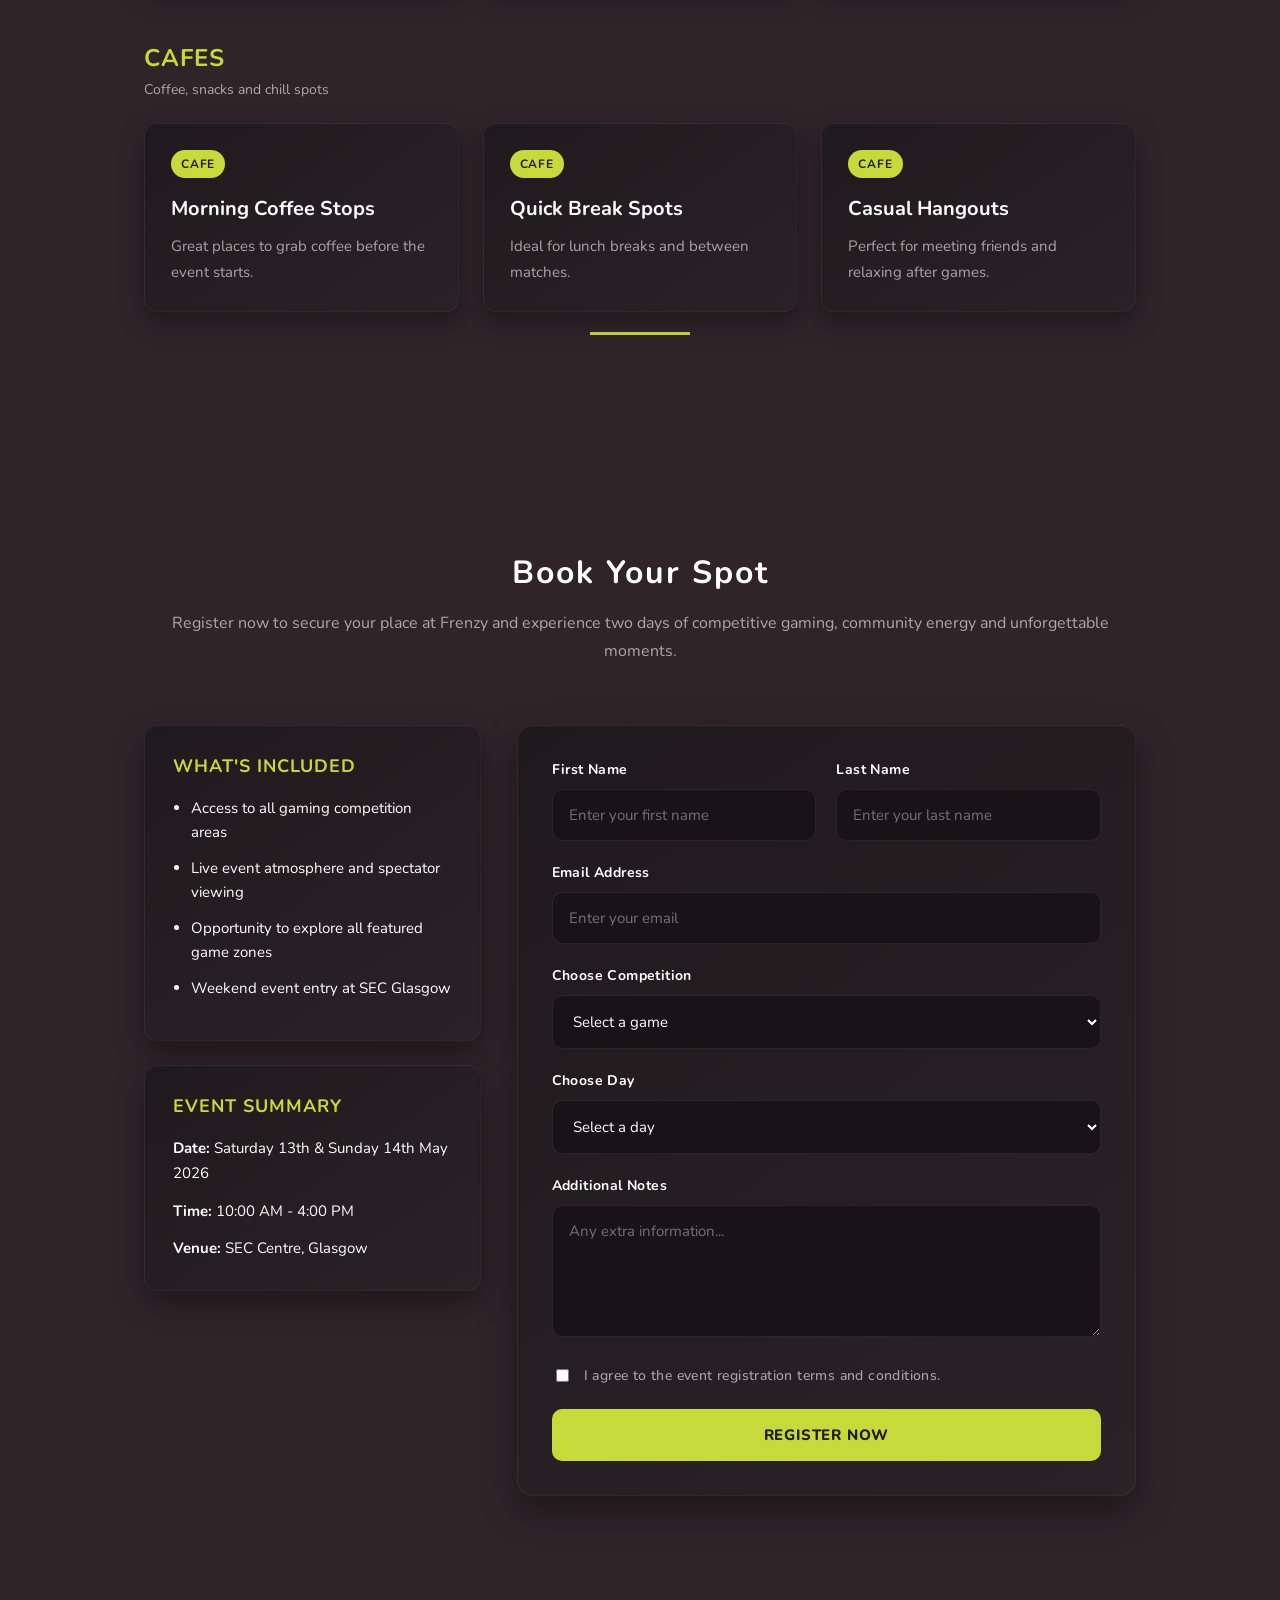
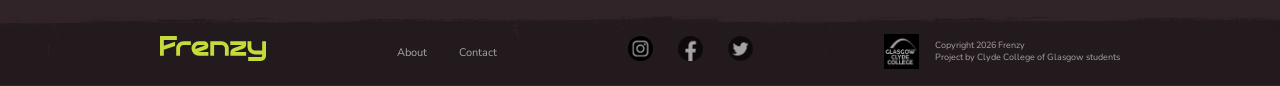
==== commit 2623d087: "Merge branch 'main' of https://github.com/Aleks-Po/Frenzy-Gaming-Events-Website into hafeesah" ====
--- a/index.html
+++ b/index.html
@@ -79,9 +79,7 @@
 
 
 	<div class="connecting_step"></div>
-	<p></p>
-	<p></p>
-	<p></p>
+
 
 
 
@@ -399,11 +397,7 @@
 
 	
 	<!-- // FOOTER SECTION --------------------->
-	
-	<!-- // FOOTER SECTION --------------------->
-	 <!-- // FOOTER SECTION --------------------->
-		<!-- // FOOTER SECTION --------------------->
-	
+
 	
 	
 	
--- a/assets/style/style.css
+++ b/assets/style/style.css
@@ -1420,6 +1420,212 @@
 /* // INDIVIDUAL GAME PAGES ********************/
 
 
+
+
+
+
+
+
+
+
+
+
+/******************** / ABOUT COMPANY PAGE */
+
+/* HERO */
+.about_company_hero {
+	text-align: center;
+	padding: 90px 0 70px;
+	max-width: 760px;
+	margin: 0 auto;
+}
+
+.about_company_hero h1 {
+	color: white;
+	font-size: 42px;
+	margin-bottom: 16px;
+	letter-spacing: 2px;
+	text-transform: uppercase;
+}
+
+.about_company_hero p {
+	color: rgba(255,255,255,0.75);
+	font-size: 17px;
+	line-height: 1.8;
+}
+
+/* COMPANY */
+.about_company_section {
+	padding-bottom: 100px;
+}
+
+.about_company_content {
+	display: flex;
+	gap: 36px;
+}
+
+.about_company_text {
+	width: 60%;
+}
+
+.about_company_text h2 {
+	color: white;
+	font-size: 32px;
+	margin-bottom: 20px;
+}
+
+.about_company_text p {
+	color: rgba(255,255,255,0.8);
+	line-height: 1.9;
+}
+
+.about_company_card {
+	width: 40%;
+	background: linear-gradient(145deg, #1f1a1d, #2a2226);
+	padding: 30px;
+	border-radius: 16px;
+}
+
+.about_company_card h3 {
+	color: var(--primaryColour);
+	margin-bottom: 15px;
+}
+
+.about_company_card li {
+	color: rgba(255,255,255,0.8);
+	margin-bottom: 10px;
+}
+
+/* SERVICES */
+.about_services_section {
+	padding-bottom: 100px;
+}
+
+.services_grid {
+	display: flex;
+	gap: 24px;
+	flex-wrap: wrap;
+}
+
+.service_card {
+	width: calc(50% - 12px);
+	background: linear-gradient(145deg, #1f1a1d, #2a2226);
+	padding: 28px;
+	border-radius: 14px;
+	transition: 0.3s;
+}
+
+.service_card:hover {
+	transform: translateY(-5px);
+}
+
+.service_card h3 {
+	color: var(--primaryColour);
+	margin-bottom: 10px;
+}
+
+.service_card p {
+	color: rgba(255,255,255,0.75);
+}
+
+/* STATS */
+.about_stats_section {
+	padding-bottom: 100px;
+}
+
+.stats_grid {
+	display: flex;
+	gap: 24px;
+}
+
+.stat_card {
+	width: 100%;
+	background: linear-gradient(145deg, #1f1a1d, #2a2226);
+	padding: 30px;
+	text-align: center;
+	border-radius: 14px;
+}
+
+.stat_card h2 {
+	color: var(--primaryColour);
+	font-size: 32px;
+	margin: 0 0 10px 0;
+}
+
+.stat_card p {
+	color: rgba(255,255,255,0.75);
+}
+
+/* PARTNERS */
+.about_partners_section {
+	padding-bottom: 100px;
+}
+
+.partners_grid {
+	display: flex;
+	gap: 24px;
+}
+
+.partner_card {
+	width: 100%;
+	padding: 40px;
+	text-align: center;
+	background: linear-gradient(145deg, #1f1a1d, #2a2226);
+	border-radius: 14px;
+	color: white;
+	font-weight: bold;
+}
+
+/* TEAM */
+.about_team_section {
+	padding-bottom: 100px;
+}
+
+.team_card {
+	max-width: 400px;
+	margin: 0 auto;
+	text-align: center;
+	background: linear-gradient(145deg, #1f1a1d, #2a2226);
+	padding: 30px;
+	border-radius: 16px;
+}
+
+.team_card h3 {
+	color: var(--primaryColour);
+}
+
+.team_card p {
+	color: white;
+	font-weight: bold;
+}
+
+.team_card span {
+	color: rgba(255,255,255,0.7);
+}
+
+/* CTA */
+.about_cta_section {
+	text-align: center;
+	padding-bottom: 120px;
+}
+
+
+
+
+
+
+
+
+
+
+
+
+
+
+
+
+
+
 /* // MAIN SECTION ********************/
 
 
@@ -1623,20 +1829,6 @@
 
 
 
-
-
-
-
-
-
-
-
-
-
-
-
-
-
 /* YORGOS'S CODE HERE ------------------- START */
 
 
@@ -1667,70 +1859,6 @@
 
 
 
-
-
-
-
-
-
-
-
-
-
-
-
-
-
-/* YORGOS'S CODE HERE ------------------- START */
-
-
-/* YORGOS'S CODE HERE ------------------- FINISH */
-
-
-
-
-
-
-
-
-
-
-
-
-
-
-
-
-
-
-
-
-
-
-
-
-
-
-
-
-
-
-
-
-
-
-
-
-
-
-
-
-
-
-
-
-
-
 /* ZAHRAA'S CODE HERE ------------------- START */
 
 
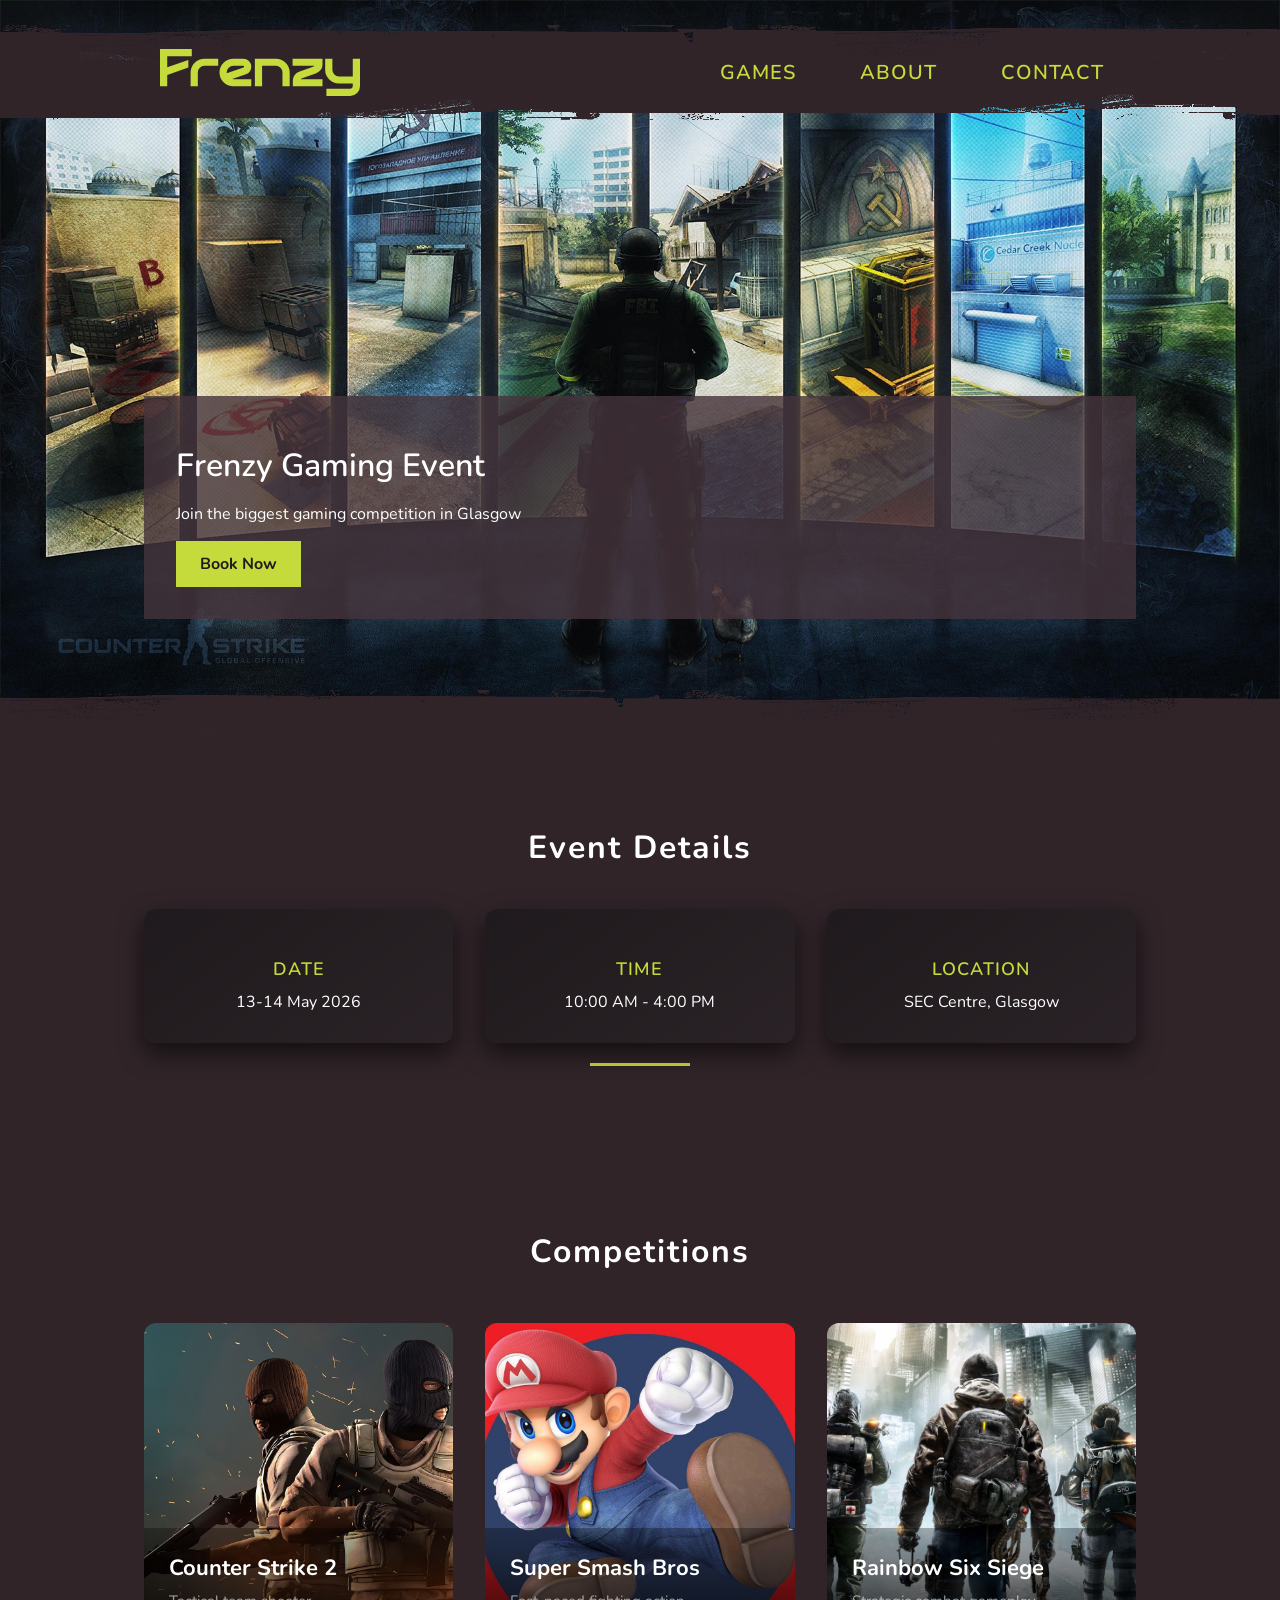
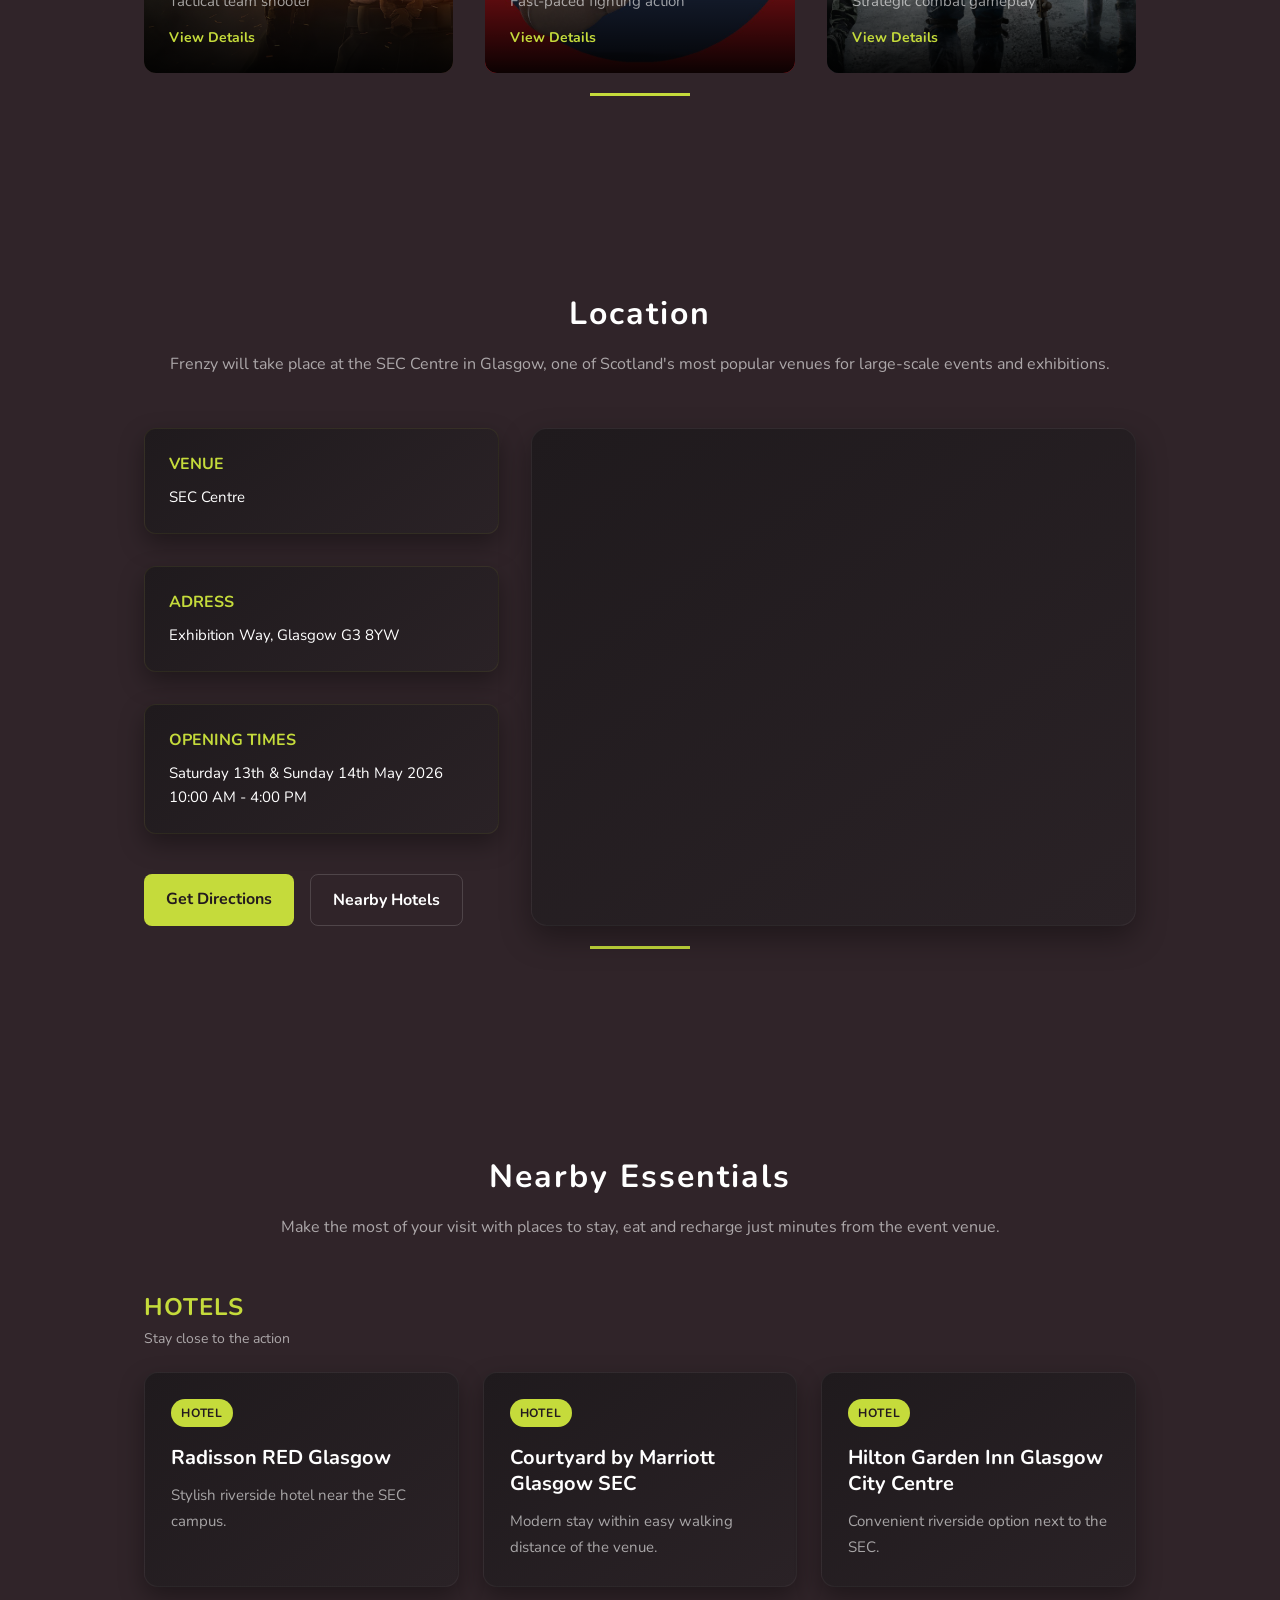
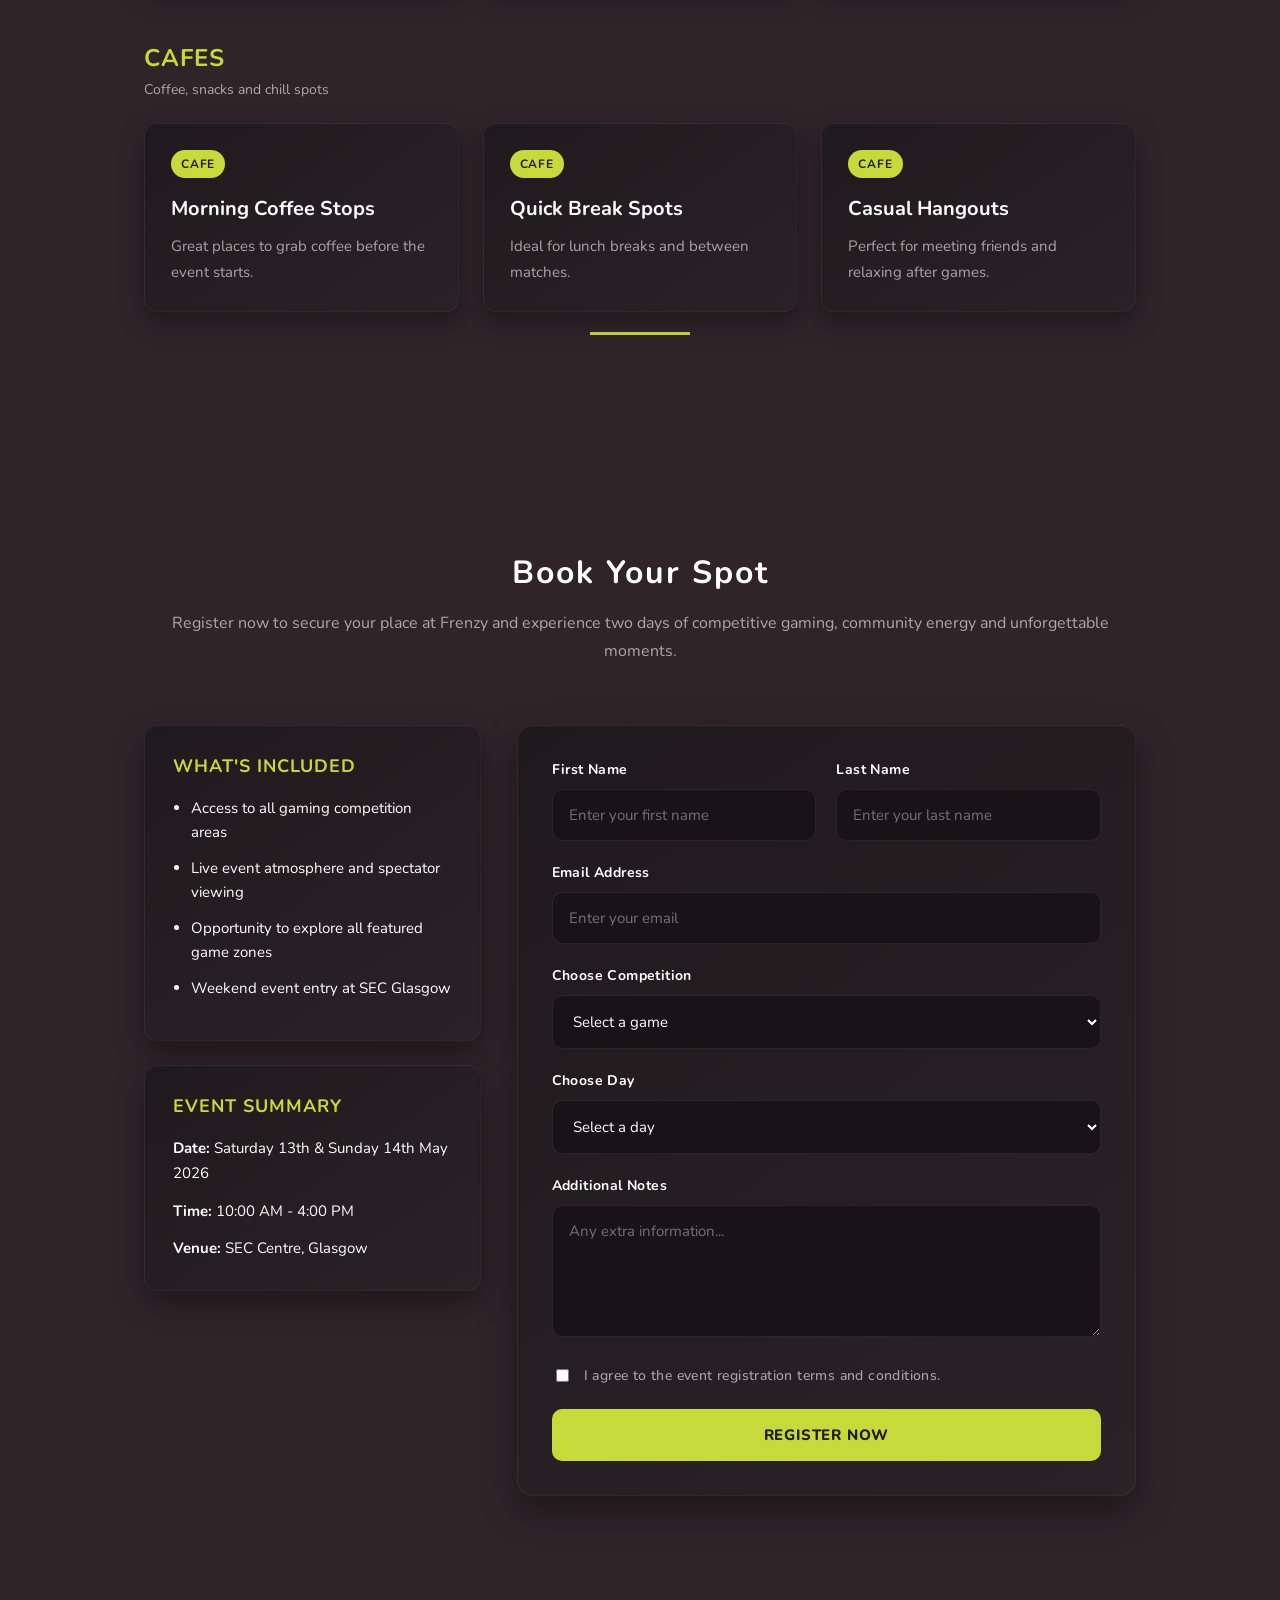
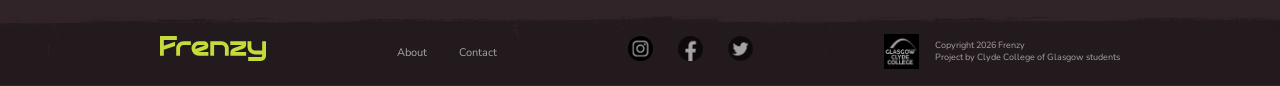
==== commit 266cc2b4: "Updated and finished Updated and finished pages: index, about" ====
--- a/index.html
+++ b/index.html
@@ -22,6 +22,7 @@
 
 					<div class="navbar_links_container">
 						<ul>
+							<li><a href="./index.html#games" title="Games Page">games</a></li>
 							<li><a href="./public/about.html" title="About Page">about</a></li>
 							<li><a href="./public/contact.html" title="Contact Page">contact</a></li>
 	
@@ -115,7 +116,7 @@
 
 
 		<div class="games_preview">
-			<h2>Competitions</h2>
+			<h2 id="games">Competitions</h2>
 
 			<div class="games_grid">
 				<a href="./public/counter-strike_2.html" class="game_card cs2">
@@ -175,7 +176,7 @@
 
 					<div class="location_links">
 						<a href="https://www.google.com/maps/dir//Scottish+Event+Campus,+Exhibition+Way,+Glasgow+G3+8YW/@55.8736539,-4.3263058,14z/data=!4m8!4m7!1m0!1m5!1m1!1s0x4888467f53e9922b:0xcfa6e12af6bc9c9b!2m2!1d-4.2875126!2d55.860622?entry=ttu&g_ep=EgoyMDI2MDMyMy4xIKXMDSoASAFQAw%3D%3D" target="_blank" class="location_button">Get Directions</a>
-						<a href="https://www.google.com/maps/search/hotels+near+SEC+Glasgow/" target="_blank" class="location_button secondary">Nearby Hotels</a>
+						<a href="https://www.google.com/maps/search/hotels+near+SEC+Glasgow/" target="_blank" class="location_button_secondary">Nearby Hotels</a>
 					</div>
 				</div>
 
--- a/assets/style/style.css
+++ b/assets/style/style.css
@@ -135,7 +135,8 @@
 .nearby_intro h2,
 .booking_intro h2,
 .contact_map_intro h2,
-.section_heading h2 {
+.section_heading h2,
+.about_company_text h2 {
 	letter-spacing: 2px;
 	text-align: center;
 	color: var(--allTextColour);
@@ -151,7 +152,8 @@
 .booking_intro p,
 .contact_hero p,
 .contact_map_intro p,
-.section_heading p {
+.section_heading p,
+.about_company_hero p {
 	font-size: 16px;
 	line-height: 1.7;
 	margin: 0;
@@ -176,7 +178,12 @@
 .format_card,
 .game_room_card,
 .gallery_item,
-.video_embed_wrap {
+.video_embed_wrap,
+.service_card,
+.about_company_card,
+.stat_card,
+.partner_card,
+.team_card {
 	background: linear-gradient(145deg, #1f1a1d, #2a2226);
 }
 
@@ -263,6 +270,31 @@
 
 
 
+.about_services_section .section_heading,
+.about_partners_section .section_heading,
+.about_team_section .section_heading {
+	margin: 0 auto 32px;
+}
+
+.about_services_section .section_heading h2,
+.about_partners_section .section_heading h2,
+.about_team_section .section_heading h2 {
+	margin: 0 auto 16px;
+}
+
+
+
+
+
+.about_company_section,
+.about_stats_section,
+.about_partners_section,
+.about_team_section {
+	padding-bottom: 120px;
+}
+
+
+
 
 
 
@@ -652,7 +684,8 @@
 	margin: 8px 0 0 0;
 }
 
-.location_button {
+.location_button,
+.location_button_secondary {
 	background-color: var(--primaryColour);
 	color: var(--buttonTextColour);
 	padding: 14px 22px;
@@ -661,13 +694,13 @@
 	transition: 0.3s ease;
 }
 
-.location_button.secondary {
+.location_button_secondary {
 	background: transparent;
 	color: var(--allTextColour);
 	border: 1px solid rgba(255,255,255,0.15);
 }
 
-.location_button.secondary:hover {
+.location_button_secondary:hover {
 	border-color: rgba(197, 219, 59, 0.4);
 	color: var(--primaryColour);
 }
@@ -1112,7 +1145,7 @@
 /******************** / INDIVIDUAL GAME PAGES */
 
 /* HERO */
-.game_page_hero {
+/* .game_page_hero {
 	height: 500px;
 	border-radius: 18px;
 	overflow: hidden;
@@ -1169,19 +1202,19 @@
 	font-size: 17px;
 	line-height: 1.8;
 	margin: 0;
-}
+} */
 
 /* SHARED SECTION HEADING */
-.section_heading {
+/* .section_heading {
 	margin: 0 auto 45px;
 }
 
 .section_heading h2 {
 	margin: 0 0 14px 0;
-}
+} */
 
 /* QUICK INFO */
-.game_quick_info {
+/* .game_quick_info {
 	padding-bottom: 90px;
 }
 
@@ -1210,10 +1243,10 @@
 	font-weight: 700;
 	margin: 0;
 	line-height: 1.5;
-}
+} */
 
 /* ABOUT */
-.game_about_section {
+/* .game_about_section {
 	padding-bottom: 100px;
 }
 
@@ -1252,10 +1285,10 @@
 	border-radius: 16px;
 	display: block;
 	box-shadow: 0 18px 40px rgba(0,0,0,0.35);
-}
+} */
 
 /* GALLERY */
-.game_gallery_section {
+/* .game_gallery_section {
 	padding-bottom: 100px;
 }
 
@@ -1276,10 +1309,10 @@
 	object-fit: cover;
 	border-radius: 12px;
 	display: block;
-}
+} */
 
 /* VIDEO */
-.game_video_section {
+/* .game_video_section {
 	padding-bottom: 100px;
 }
 
@@ -1294,10 +1327,10 @@
 	border: 0;
 	border-radius: 12px;
 	display: block;
-}
+} */
 
 /* FORMAT */
-.game_format_section {
+/* .game_format_section {
 	padding-bottom: 100px;
 }
 
@@ -1323,10 +1356,10 @@
 	font-size: 15px;
 	line-height: 1.8;
 	margin: 0;
-}
+} */
 
 /* ROOM INFO */
-.game_room_section {
+/* .game_room_section {
 	padding-bottom: 100px;
 }
 
@@ -1382,10 +1415,10 @@
 	font-size: 15px;
 	line-height: 1.8;
 	margin: 0 0 12px 0;
-}
+} */
 
 /* CTA */
-.game_cta_section {
+/* .game_cta_section {
 	text-align: center;
 	padding: 40px 0 120px;
 }
@@ -1415,7 +1448,7 @@
 	background: var(--primaryColour);
 	color: var(--buttonTextColour);
 	transition: 0.3s ease;
-}
+} */
 
 /* // INDIVIDUAL GAME PAGES ********************/
 
@@ -1441,24 +1474,14 @@
 }
 
 .about_company_hero h1 {
-	color: white;
+	color: var(--allTextColour);
 	font-size: 42px;
 	margin-bottom: 16px;
 	letter-spacing: 2px;
 	text-transform: uppercase;
 }
 
-.about_company_hero p {
-	color: rgba(255,255,255,0.75);
-	font-size: 17px;
-	line-height: 1.8;
-}
-
 /* COMPANY */
-.about_company_section {
-	padding-bottom: 100px;
-}
-
 .about_company_content {
 	display: flex;
 	gap: 36px;
@@ -1469,9 +1492,9 @@
 }
 
 .about_company_text h2 {
-	color: white;
-	font-size: 32px;
 	margin-bottom: 20px;
+	letter-spacing: normal;
+	text-align: left;
 }
 
 .about_company_text p {
@@ -1481,7 +1504,6 @@
 
 .about_company_card {
 	width: 40%;
-	background: linear-gradient(145deg, #1f1a1d, #2a2226);
 	padding: 30px;
 	border-radius: 16px;
 }
@@ -1498,25 +1520,20 @@
 
 /* SERVICES */
 .about_services_section {
-	padding-bottom: 100px;
-}
+	padding-bottom: 80px;
+}
+
+
 
 .services_grid {
 	display: flex;
 	gap: 24px;
-	flex-wrap: wrap;
 }
 
 .service_card {
-	width: calc(50% - 12px);
-	background: linear-gradient(145deg, #1f1a1d, #2a2226);
+	flex: 1;
 	padding: 28px;
 	border-radius: 14px;
-	transition: 0.3s;
-}
-
-.service_card:hover {
-	transform: translateY(-5px);
 }
 
 .service_card h3 {
@@ -1529,9 +1546,6 @@
 }
 
 /* STATS */
-.about_stats_section {
-	padding-bottom: 100px;
-}
 
 .stats_grid {
 	display: flex;
@@ -1540,7 +1554,6 @@
 
 .stat_card {
 	width: 100%;
-	background: linear-gradient(145deg, #1f1a1d, #2a2226);
 	padding: 30px;
 	text-align: center;
 	border-radius: 14px;
@@ -1557,10 +1570,6 @@
 }
 
 /* PARTNERS */
-.about_partners_section {
-	padding-bottom: 100px;
-}
-
 .partners_grid {
 	display: flex;
 	gap: 24px;
@@ -1570,28 +1579,23 @@
 	width: 100%;
 	padding: 40px;
 	text-align: center;
-	background: linear-gradient(145deg, #1f1a1d, #2a2226);
 	border-radius: 14px;
 	color: white;
 	font-weight: bold;
 }
 
 /* TEAM */
-.about_team_section {
-	padding-bottom: 100px;
-}
-
 .team_card {
 	max-width: 400px;
 	margin: 0 auto;
 	text-align: center;
-	background: linear-gradient(145deg, #1f1a1d, #2a2226);
 	padding: 30px;
 	border-radius: 16px;
 }
 
 .team_card h3 {
 	color: var(--primaryColour);
+	margin: 0 auto 16px;
 }
 
 .team_card p {
@@ -1609,16 +1613,31 @@
 	padding-bottom: 120px;
 }
 
-
-
-
-
-
-
-
-
-
-
+.about_cta_section h2 {
+	color: rgba(255,255,255,0.8);
+	font-weight: 500;
+	margin: 0 auto 16px;
+}
+
+.about_cta_section p {
+	color: rgba(255,255,255,0.4);
+	margin: 0 auto 36px;
+}
+
+.about_cta_button {
+	background: transparent;
+	color: var(--allTextColour);
+	border: 1px solid rgba(255, 255, 255, 0.15);
+	padding: 12px 24px;
+	border-radius: 8px;
+	transition: 0.3s ease;
+	font-size: 17px;
+}
+
+.about_cta_button:hover {
+	border-color: rgba(197, 219, 59, 0.4);
+	color: var(--primaryColour);
+}
 
 
 
@@ -1760,6 +1779,8 @@
 
 
 /* HAFEESAH'S CODE HERE ------------------- START */
+
+/* start of super smash hero section */
 .super_smash_hero{
 	position: relative;
     margin: 50px auto; /* centers horizontally */
@@ -1799,6 +1820,76 @@
     font-weight: bold;
 	border: 2px solid black;
 }
+/* end of super smash hero section */
+
+/* start of super smash event details */
+.smash_event_info {
+	padding: 60px 0;
+	position: relative;
+	width: 80%;
+	display: flex;
+	gap: 32px;
+	justify-content: center;
+	margin: 50px auto; 
+}
+
+.smash_event_info div {
+	padding: 30px;
+	border-radius: 12px;
+	width: 250px;
+	box-shadow: 0 10px 25px rgba(0, 0, 0, 0.6);
+	text-align: center;
+	background-color: #171316;
+}
+
+.smash_event_info div h3 {
+	letter-spacing: 1px;
+	margin: 18px 0 10px 0;
+	font-weight: 600;
+	font-size: 18px;
+	color: #c5db3b;
+}
+
+.smash_event_info div p {
+	color: var(--allTextColour);
+	font-size: 16px;
+	margin: 0;
+	color: #ffffff;
+}
+
+.super_smash_about {
+    display: flex;              /* puts them side by side */
+    justify-content: center;    /* centers horizontally */
+    align-items: flex-start;        /* aligns nicely vertically */
+    gap: 36px;                 /* space between text and image */
+    margin: 50px auto;
+    max-width: 1000px;         /* keeps it nicely contained */
+}
+
+.smash_about_info {
+    width: 50%;
+	color:#ffffff;
+	margin-top: 30px; /* pushes text slightly down */
+}
+
+.smash_about_image {
+    width: 50%;
+	height: 700px; /* adjust height */
+}
+
+.smash_about_image img {
+    width: 100%;
+    height: 100%;
+
+}
+
+
+
+
+
+
+
+
 
 /* HAFEESAH'S CODE HERE ------------------- FINISH */
 
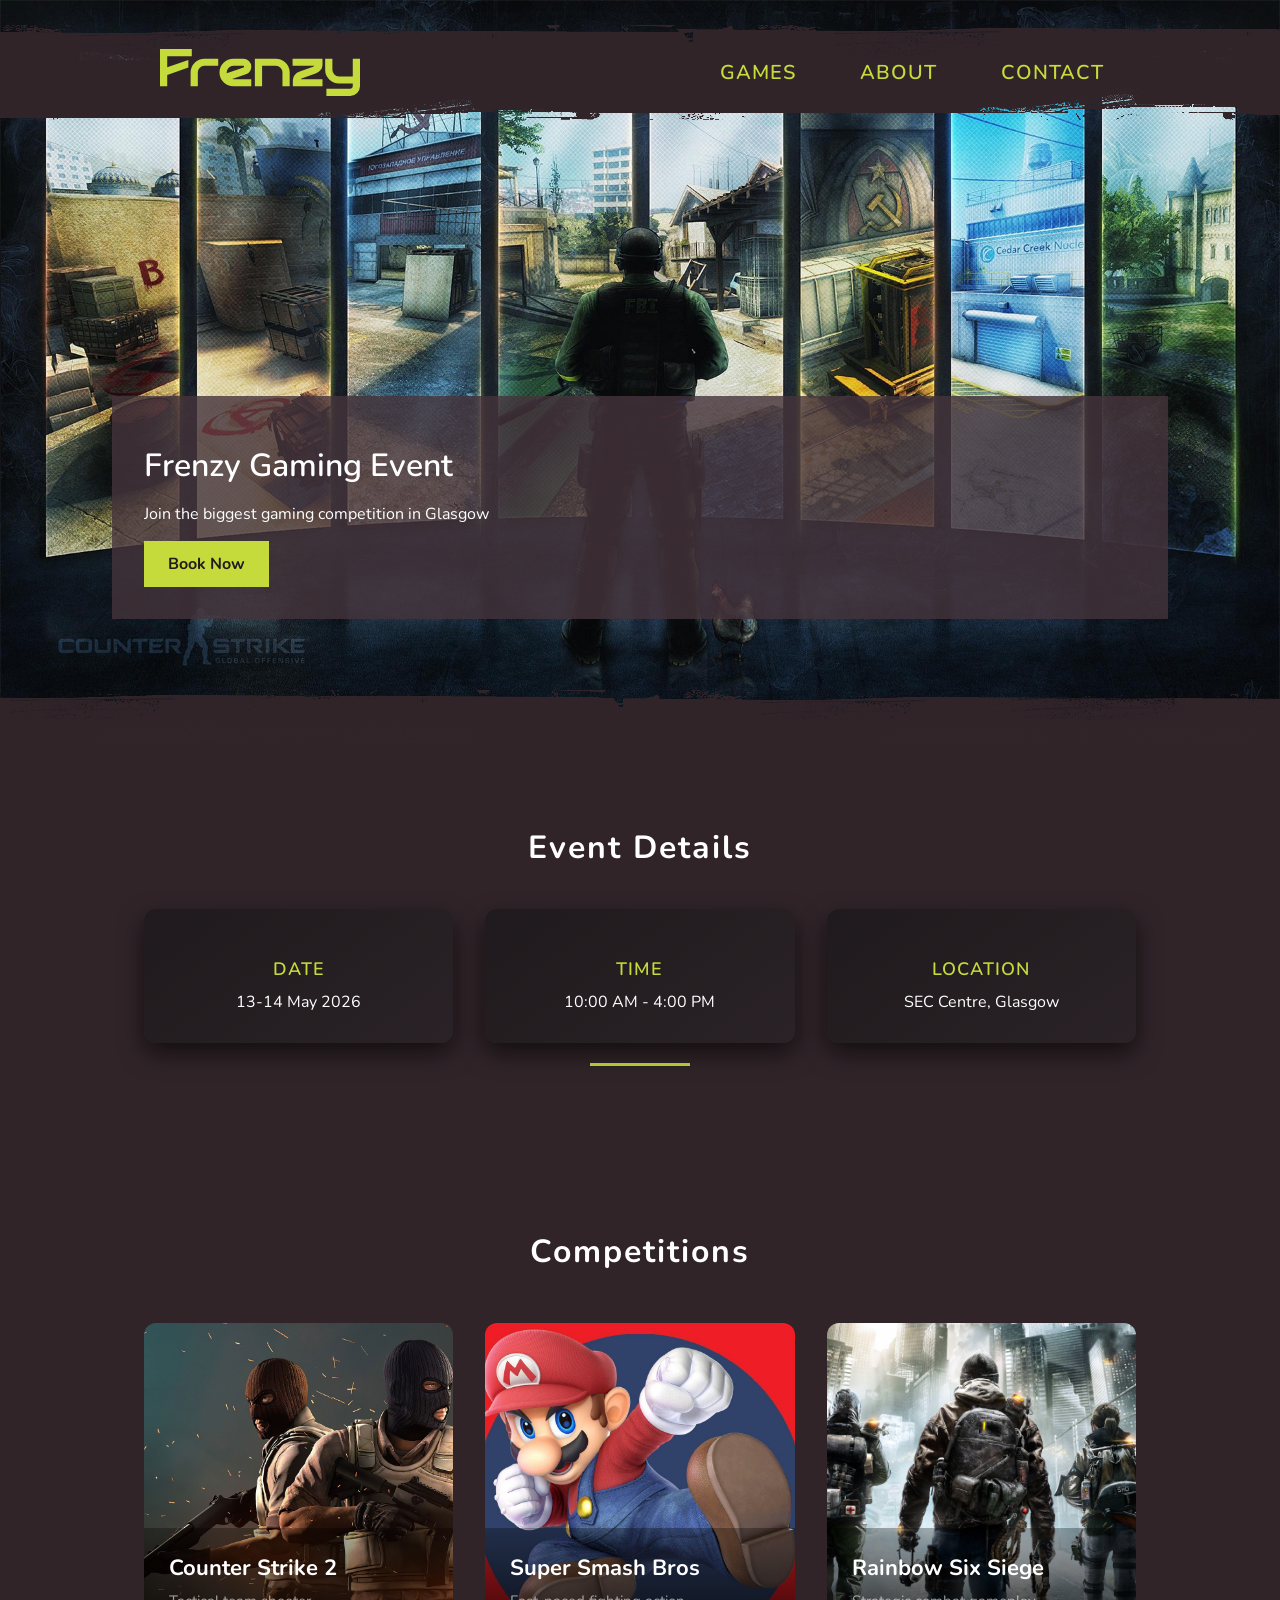
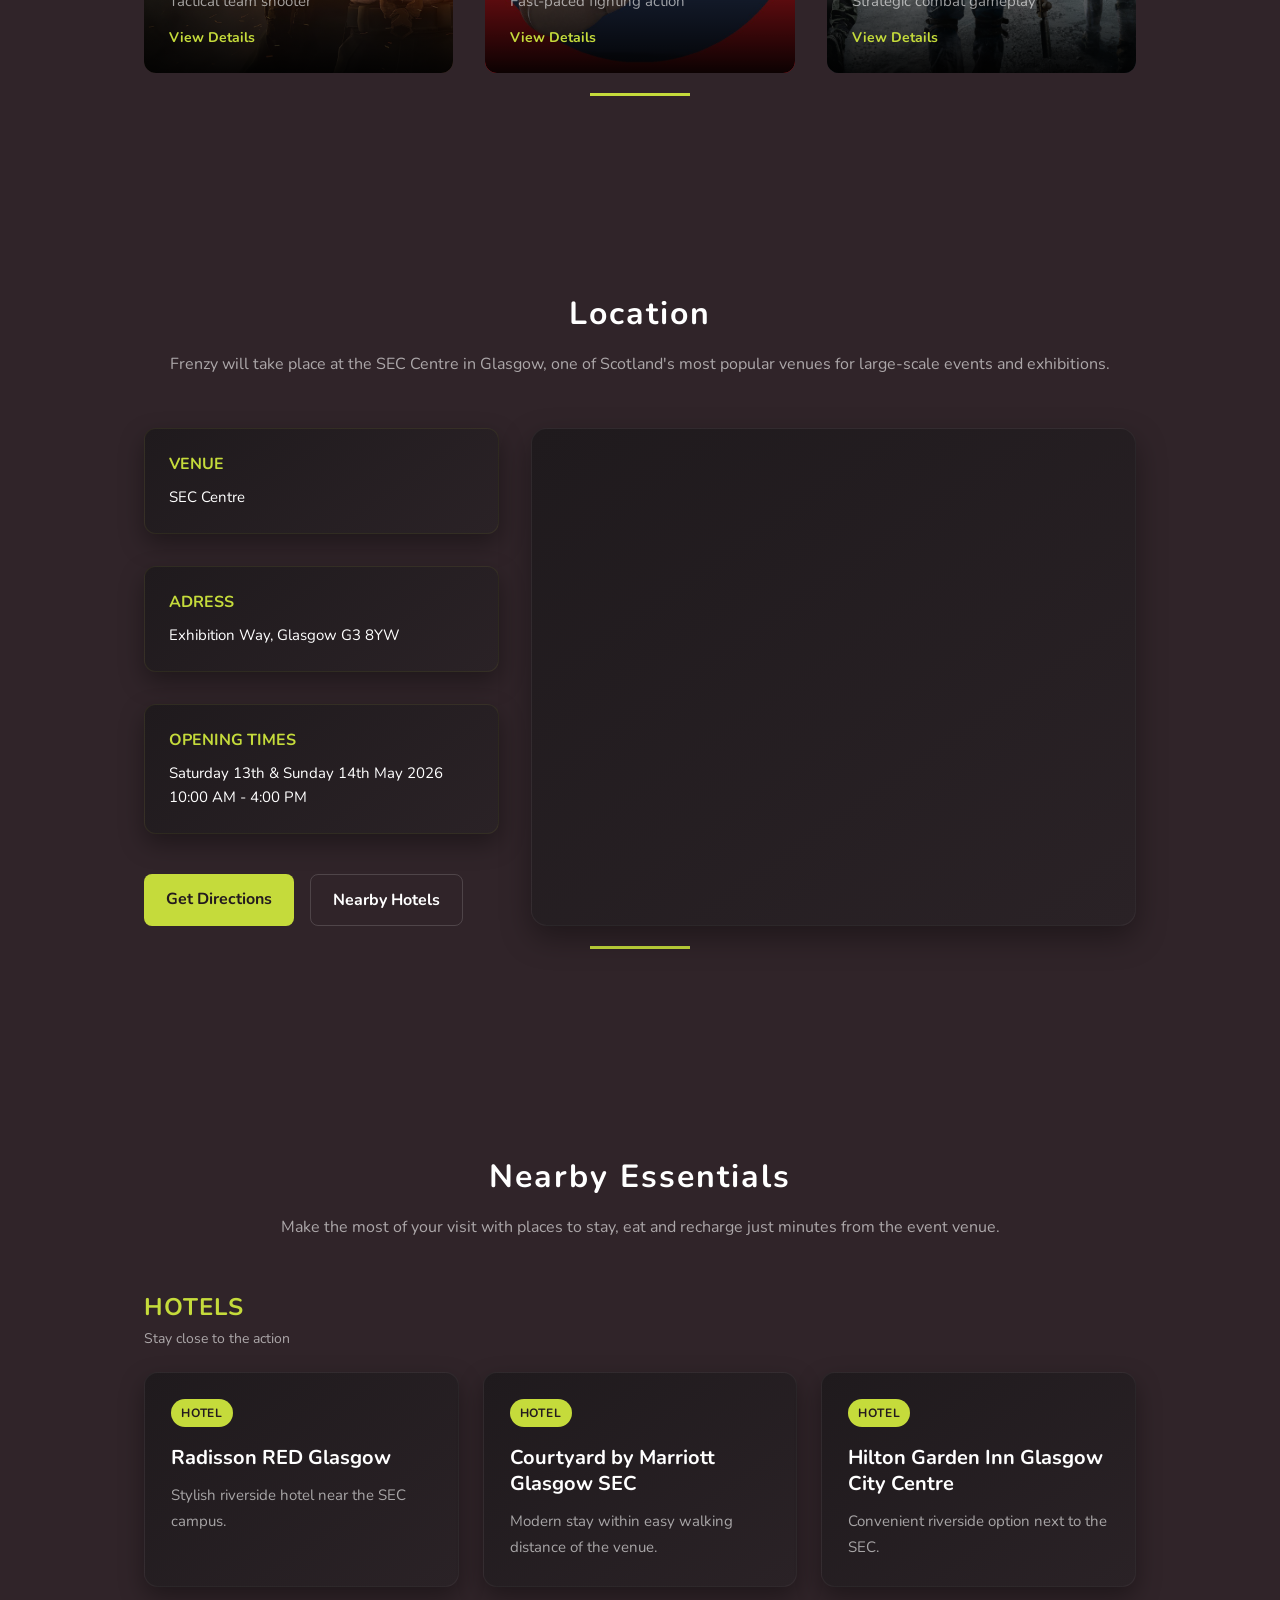
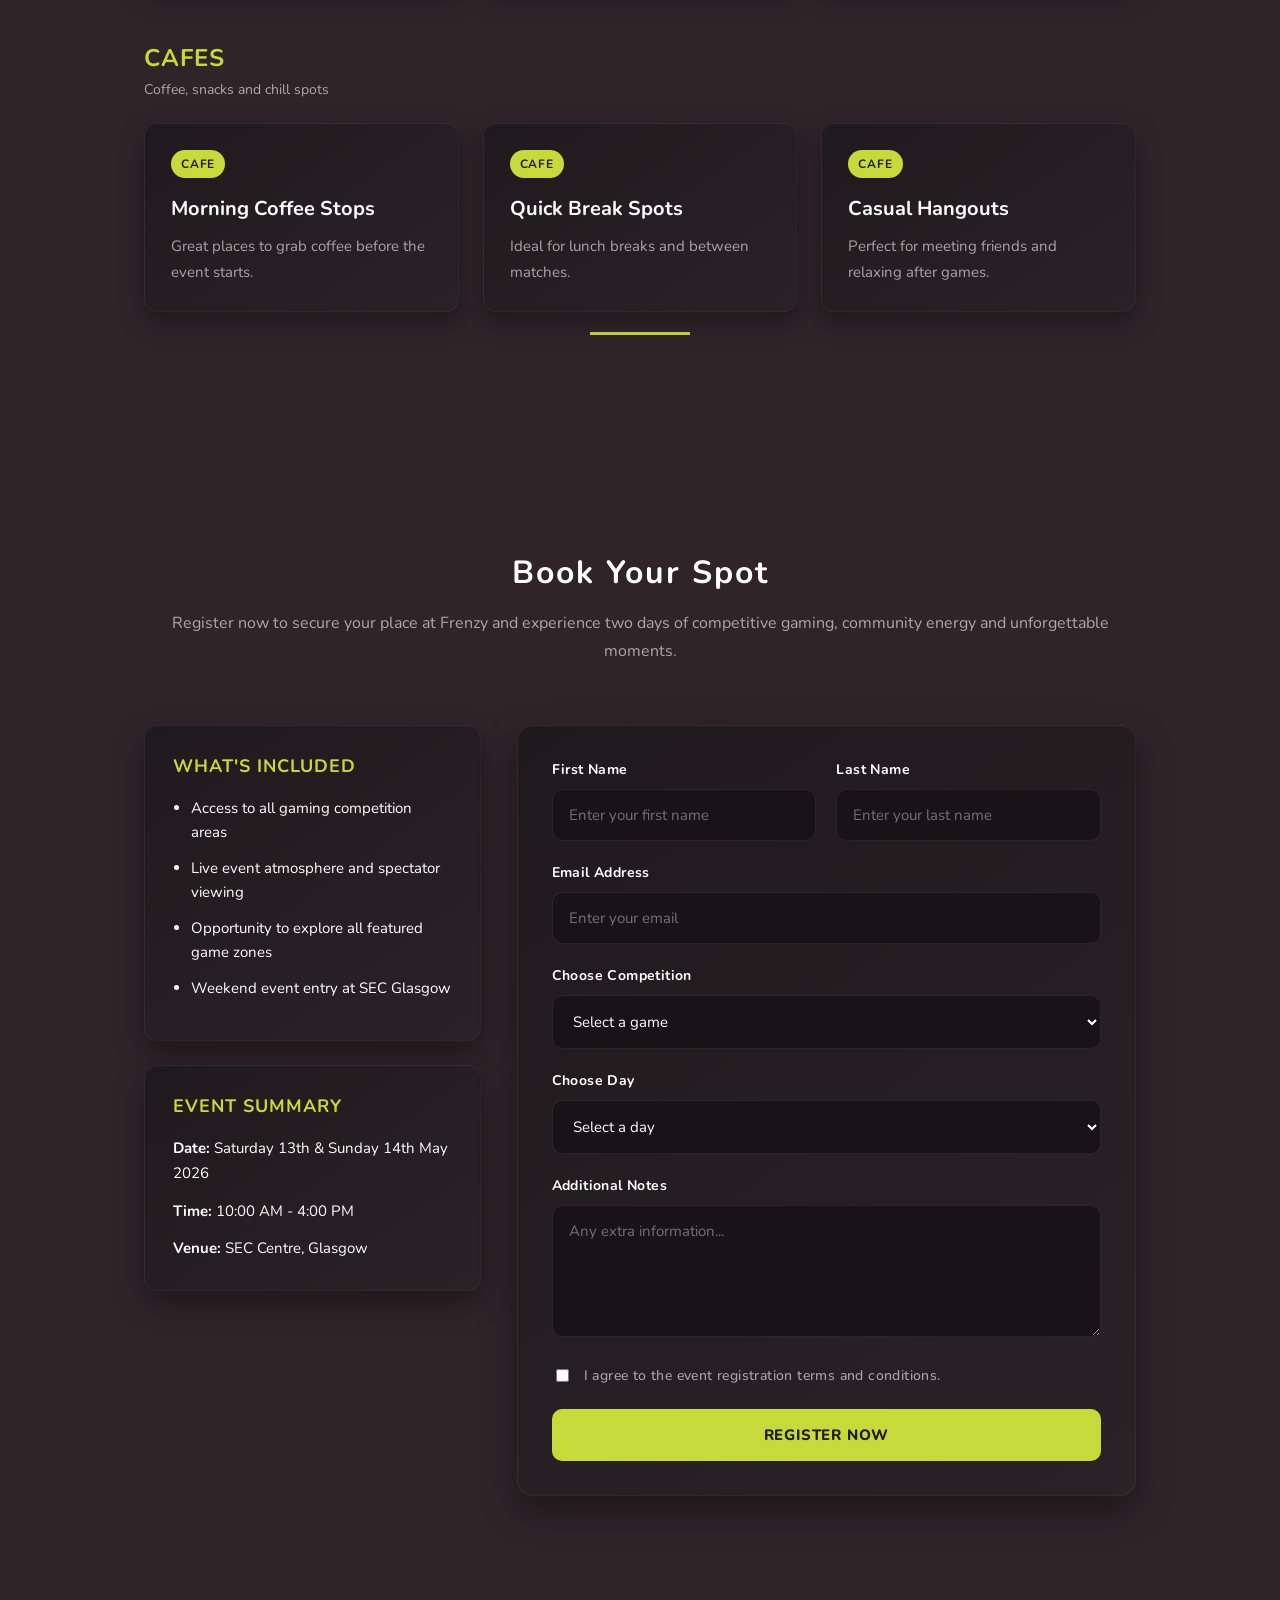
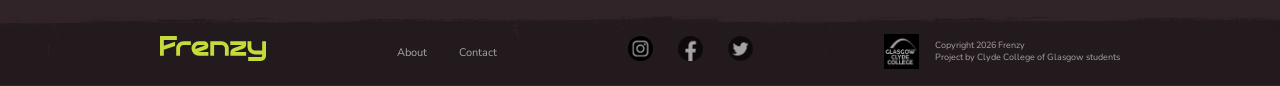
==== commit edda283b: "Upd-index-mobile" ====
--- a/index.html
+++ b/index.html
@@ -44,12 +44,13 @@
 
 
 	<div class="slider_wrap">
-
-		<div class="hero_overlay_container">
-			<div class="hero_overlay">
-				<h1>Frenzy Gaming Event</h1>
-				<p>Join the biggest gaming competition in Glasgow</p>
-				<a href="#booking">Book Now</a>
+		<div class="hero_overlay_container_wrapper">
+			<div class="hero_overlay_container">
+				<div class="hero_overlay">
+					<h1>Frenzy Gaming Event</h1>
+					<p>Join the biggest gaming competition in Glasgow</p>
+					<a href="#booking">Book Now</a>
+				</div>
 			</div>
 		</div>
 		
--- a/assets/style/style.css
+++ b/assets/style/style.css
@@ -425,20 +425,24 @@
 	background: linear-gradient( to right, rgba(22, 22, 20, 1) 25%, rgba(255, 255, 255, 1) 75%);
 }
 
-.hero_overlay_container {
+.hero_overlay_container_wrapper {
 	position: relative;
 	z-index: 10;
 	top: 55%;
 }
 
-.hero_overlay {
+.hero_overlay_container {
 	background-color: rgba(69, 52, 59, 0.8);
 	padding: 32px;
 	color: #ffffff;
+}
+
+.hero_overlay {
 	display: flex;
 	flex-direction: column;
 	gap: 16px;
 }
+
 
 .hero_overlay h1 {
 	margin: 16px 0 0 0;
@@ -1752,6 +1756,139 @@
 
 
 
+/******************** / MEDIA QERIES SECTION */
+
+
+@media (max-width: 576px) {
+	
+	/* body {
+		background-color: transparent;
+	} */
+
+
+
+
+	.header_content,
+	.footer_section,
+	.main_section,
+	.hero_overlay_container {
+		width: 100%;
+	}
+
+
+	.header_content_wrap {
+		flex-direction: column;
+		gap: 18px;
+	}
+
+
+	.logo_container {
+		height: 20px;
+	}
+
+
+	.navbar_links_container {
+		justify-content: flex-end;
+	}
+
+
+	.navbar_links_container ul, 
+	.footer_navbar_links_container ul {
+		gap: 8px;
+	}
+
+
+	.navbar_links_container ul li a {
+		padding: 6px 8px;
+		font-size: 15px;
+		letter-spacing: normal;
+	}
+
+	.hero_overlay_container_wrapper {
+		margin: 0 16px;
+	}
+	
+	.hero_overlay_container {
+		padding: 0;
+	}
+
+	.hero_overlay {
+		padding: 32px 16px;
+	}
+
+	.hero_overlay h1 {
+		font-size: 26px;
+	}
+
+	.hero_overlay p {
+		font-weight: 300;
+		line-height: 1.5;
+	}
+
+	.hero_overlay a {
+		padding: 9px 22px;
+	}
+
+
+
+
+
+
+
+
+
+
+
+
+	.connecting_step {
+		display: none;
+	}
+
+
+
+	.main_section {
+		display: none;
+	}
+
+
+	/* .slider_wrap {
+		display: none;
+	} */
+
+
+
+	footer,
+	.footer_section {
+		display: none;
+	}
+}
+
+
+
+
+
+
+
+
+
+
+/* // MEDIA QERIES SECTION ********************/
+
+
+
+
+
+
+
+
+
+
+
+
+
+
+
+
 
 
 
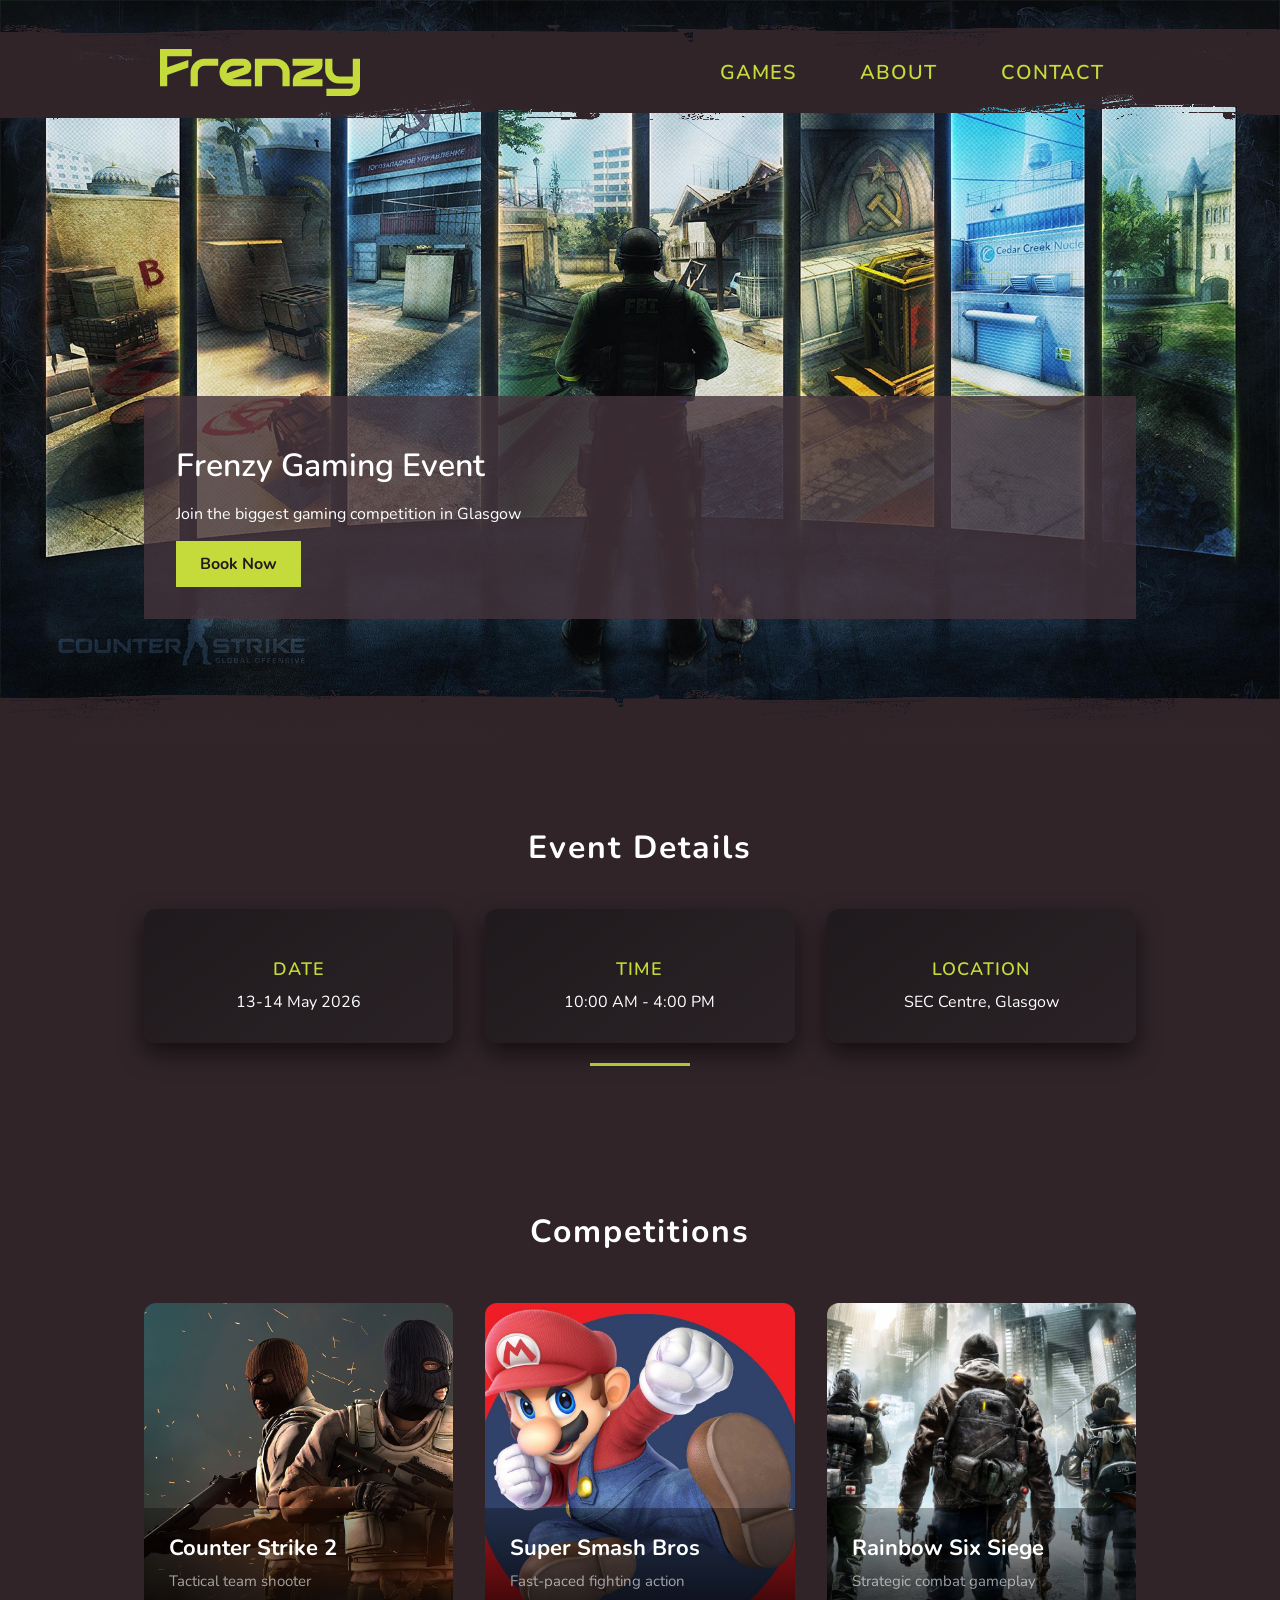
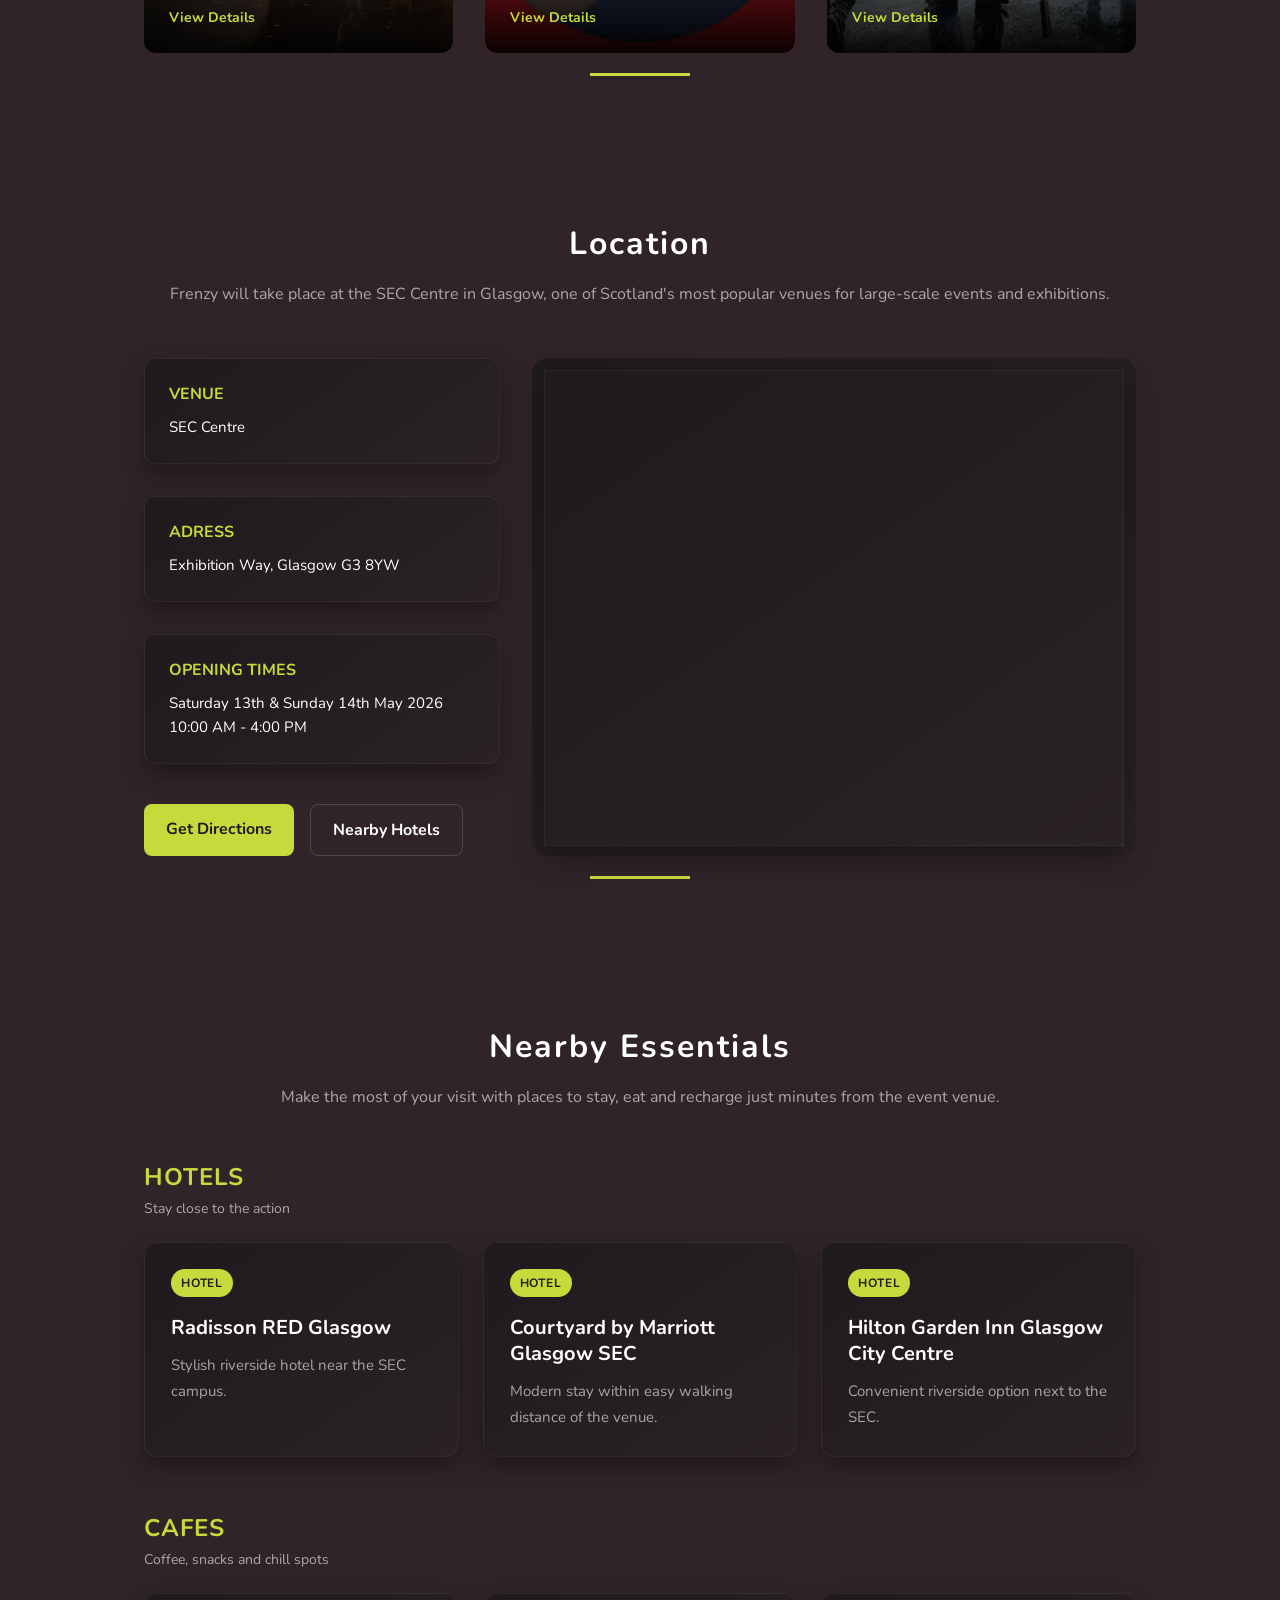
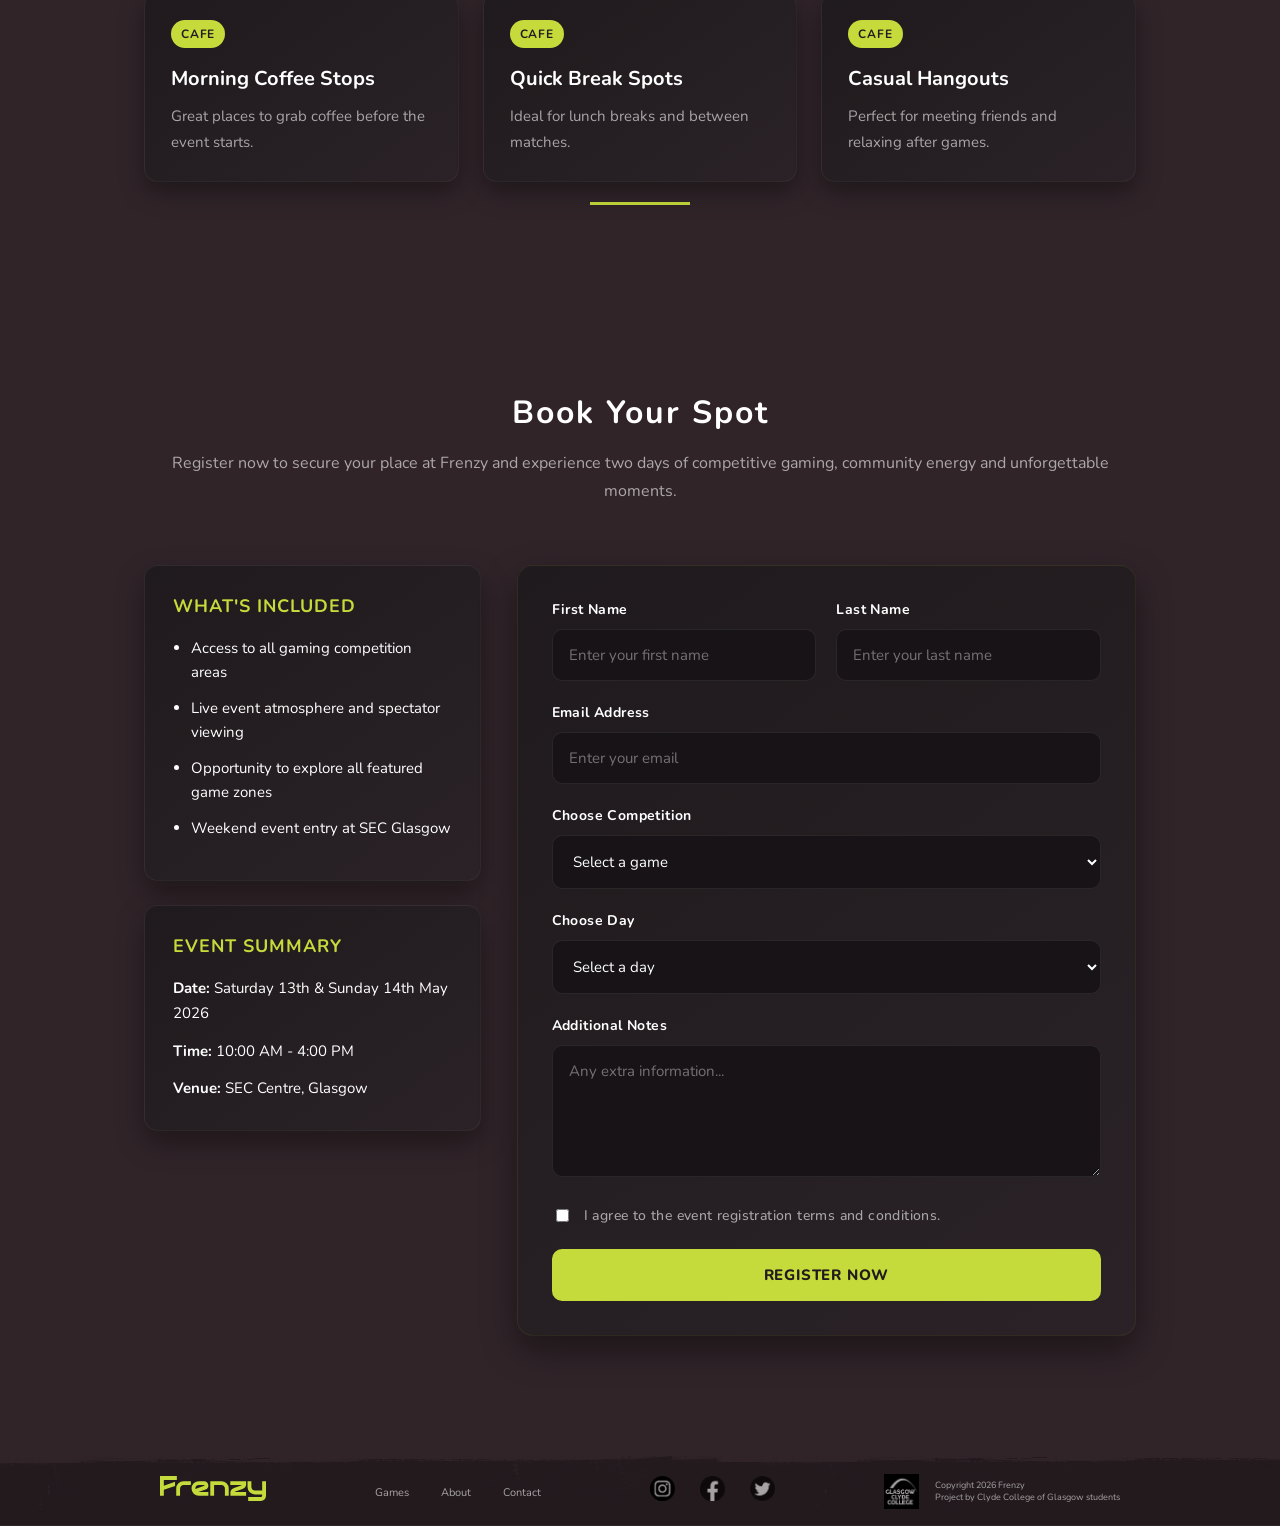
==== commit c36f5736: "finished whole index page (mobile) - 23:44 / 01.05.2026" ====
--- a/index.html
+++ b/index.html
@@ -100,24 +100,30 @@
 		<div class="event_info">
 			<h2>Event Details</h2>
 			<div class="event_grid">
-				<div>
-					<h3>Date</h3>
-					<p>13-14 May 2026</p>
-				</div>
-				<div>
-					<h3>Time</h3>
-					<p>10:00 AM - 4:00 PM</p>
-				</div>
-				<div>
-					<h3>Location</h3>
-					<p>SEC Centre, Glasgow</p>
-				</div>
-			</div>
-		</div>
-
-
-		<div class="games_preview">
-			<h2 id="games">Competitions</h2>
+				<div class="event_grid_card_wrap">
+					<div>
+						<h3>Date</h3>
+						<p>13-14 May 2026</p>
+					</div>
+				</div>
+				<div class="event_grid_card_wrap">
+					<div>
+						<h3>Time</h3>
+						<p>10:00 AM - 4:00 PM</p>
+					</div>
+				</div>
+				<div class="event_grid_card_wrap">
+					<div>
+						<h3>Location</h3>
+						<p>SEC Centre, Glasgow</p>
+					</div>
+				</div>
+			</div>
+		</div>
+
+
+		<div id="games" class="games_preview">
+			<h2 >Competitions</h2>
 
 			<div class="games_grid">
 				<a href="./public/counter-strike_2.html" class="game_card cs2">
@@ -182,13 +188,15 @@
 				</div>
 
 
-				<div class="map_container">
-					<iframe 
-						src="https://www.google.com/maps?q=SEC+Centre+Glasgow&output=embed"
-						loading="lazy"
-						referrerpolicy="no-referrer-when-downgrade"
-						title="Map showing the location of SEC Centre in Glasgow">
-					</iframe>
+				<div class="map_container_wrap">
+					<div class="map_container">
+						<iframe 
+							src="https://www.google.com/maps?q=SEC+Centre+Glasgow&output=embed"
+							loading="lazy"
+							referrerpolicy="no-referrer-when-downgrade"
+							title="Map showing the location of SEC Centre in Glasgow">
+						</iframe>
+					</div>
 				</div>
 			</div>
 		</div>
@@ -376,6 +384,7 @@
 
 				<div class="footer_navbar_links_container">
 					<ul>
+						<li><a href="./index.html#games" title="About Page">games</a></li>
 						<li><a href="./public/about.html" title="About Page">about</a></li>
 						<li><a href="./public/contact.html" title="Contact Page">contact</a></li>
 					</ul>
--- a/assets/style/style.css
+++ b/assets/style/style.css
@@ -166,14 +166,14 @@
 
 
 .location_card,
-.map_container,
+.map_container_wrap,
 .nearby_card,
 .booking_highlight,
 .booking_form_wrap,
 .contact_map_wrap,
 .support_card,
 .contact_form_wrap,
-.event_grid div,
+.event_grid .event_grid_card_wrap,
 .game_quick_card,
 .format_card,
 .game_room_card,
@@ -302,6 +302,22 @@
 
 
 
+.games_preview,
+.location_section,
+.nearby_section {
+	padding: 60px 0;
+	position: relative;
+}
+
+
+
+
+
+
+
+
+
+
 /******************** / HEADER SECTION */
 
 .header_section {
@@ -433,7 +449,7 @@
 
 .hero_overlay_container {
 	background-color: rgba(69, 52, 59, 0.8);
-	padding: 32px;
+	
 	color: #ffffff;
 }
 
@@ -441,6 +457,7 @@
 	display: flex;
 	flex-direction: column;
 	gap: 16px;
+	padding: 32px;
 }
 
 
@@ -511,11 +528,10 @@
 
 
 
-
 .event_info {
 	padding: 60px 0;
-	position: relative;
-}
+}
+
 
 .event_info h2 {
 	margin: 24px 0 40px 0;
@@ -527,7 +543,7 @@
 	justify-content: center;
 }
 
-.event_grid div {
+.event_grid .event_grid_card_wrap {
 	padding: 30px;
 	border-radius: 12px;
 	width: 250px;
@@ -535,14 +551,14 @@
 	text-align: center;
 }
 
-.event_grid div h3 {
+.event_grid .event_grid_card_wrap div h3 {
 	letter-spacing: 1px;
 	margin: 18px 0 10px 0;
 	font-weight: 600;
 	font-size: 18px;
 }
 
-.event_grid div p {
+.event_grid .event_grid_card_wrap div p {
 	color: var(--allTextColour);
 	font-size: 16px;
 	margin: 0;
@@ -556,10 +572,6 @@
 
 
 
-
-.games_preview {
-	padding: 80px 0;
-}
 
 .games_preview h2 {
 	margin: 24px 0 50px 0;
@@ -634,11 +646,6 @@
 
 
 
-
-.location_section,
-.nearby_section {
-	padding: 90px 0;
-}
 
 .location_intro {
 	margin: 0 auto 50px;
@@ -709,10 +716,15 @@
 	color: var(--primaryColour);
 }
 
-.map_container {
-	width: 62%;
+
+.map_container_wrap {
 	padding: 12px;
 	border-radius: 16px;
+	width: 62%;
+}
+
+.map_container {
+	height: 100%;
 }
 
 .map_container iframe {
@@ -1767,6 +1779,21 @@
 
 
 
+	.header_content,
+	.footer_section,
+	main,
+	.hero_overlay_container_wrapper {
+		margin: 0 16px;
+	}
+
+
+
+
+
+
+
+
+
 
 	.header_content,
 	.footer_section,
@@ -1776,27 +1803,208 @@
 	}
 
 
+
+
+
+
+
+
+
+
+	.header_content_wrap,
+	.hero_overlay_container,
+	.footer_section_wrap {
+		padding: 0;
+	}
+
+
+
+
+
+
+
+
+
+
+
+	.event_info::after, 
+	.games_preview::after, 
+	.location_section::after, 
+	.nearby_section::after {
+		width: 80px;
+		margin: 26px auto 0;
+	}
+
+
+
+
+
+
+
+
+
+
+	.event_info h2,
+	.games_preview h2,
+	.location_intro h2,
+	.nearby_intro h2,
+	.booking_intro h2 {
+		text-align: left;
+		font-size: 28px;
+		letter-spacing: 1px;
+		font-weight: 500;
+		margin: 0 auto 18px;
+	}
+
+
+
+
+
+
+
+
+
+
+	.location_intro p,
+	.nearby_intro p,
+	.booking_intro p {
+		text-align: left;
+		line-height: 1.5;
+	}
+
+
+
+
+
+
+
+
+
+
+	.event_grid,
+	.games_grid {
+		flex-direction: column;
+	}
+	
+	
+
+
+
+
+
+
+
+
+	.location_intro,
+	.booking_intro {
+		margin: 0 auto 32px;
+	}
+
+
+
+
+
+
+
+
+
+
+	.location_content,
+	.booking_content {
+		flex-direction: column;
+	}
+
+
+
+
+
+
+
+
+
+
+	.booking_highlight,
+	.booking_form_wrap {
+		padding: 24px;
+	}
+
+
+
+
+
+
+
+
+
+
+	.booking_info,
+	.booking_form_wrap {
+		width: auto;
+	}
+
+
+
+
+
+
+
+
+
+
+	.booking_form,
+	.booking_form .form_row {
+		gap: 26px;
+	}
+
+
+
+
+
+
+
+
+
+
+	.footer_logo_container,
+	.footer_icons_container,
+	.copy_container {
+		justify-content: center;
+	}
+
+
+
+
+
+
+
+
+
+
 	.header_content_wrap {
 		flex-direction: column;
 		gap: 18px;
 	}
 
 
+
+
+
 	.logo_container {
 		height: 20px;
 	}
 
 
+
+
+
 	.navbar_links_container {
 		justify-content: flex-end;
 	}
-
 
 	.navbar_links_container ul, 
 	.footer_navbar_links_container ul {
 		gap: 8px;
 	}
-
 
 	.navbar_links_container ul li a {
 		padding: 6px 8px;
@@ -1804,13 +2012,9 @@
 		letter-spacing: normal;
 	}
 
-	.hero_overlay_container_wrapper {
-		margin: 0 16px;
-	}
 	
-	.hero_overlay_container {
-		padding: 0;
-	}
+	
+
 
 	.hero_overlay {
 		padding: 32px 16px;
@@ -1818,6 +2022,7 @@
 
 	.hero_overlay h1 {
 		font-size: 26px;
+		font-weight: 600;
 	}
 
 	.hero_overlay p {
@@ -1833,34 +2038,178 @@
 
 
 
-
-
-
-
-
-
-
-	.connecting_step {
-		display: none;
-	}
-
-
-
-	.main_section {
-		display: none;
-	}
-
-
-	/* .slider_wrap {
-		display: none;
-	} */
-
-
-
-	footer,
+	
+
+	
+
+	.event_grid .event_grid_card_wrap {
+		width: 100%;
+		padding: 0;
+	}
+
+	.event_grid .event_grid_card_wrap div {
+		padding: 24px;
+		text-align: left;
+	}
+
+	.event_grid .event_grid_card_wrap div h3 {
+		margin: 0 auto 10px;
+		font-size: 16px;
+	}
+
+
+
+
+
+	.game_card {
+		height: 260px;
+	}
+
+	.game_card .overlay {
+		padding: 16px;
+	}
+
+	.game_card .overlay h3 {
+		font-size: 20px;
+	}
+
+	.game_card .overlay span {
+		font-weight: 600;
+	}
+
+
+
+	
+	
+	.location_info {
+		width: 100%;
+	}
+
+	.location_links {
+		flex-direction: column;
+		text-align: center;
+	}
+
+
+	.map_container_wrap {
+		width: auto;
+	}
+
+	.map_container {
+		width: 100%;
+		height: 250px;
+	}
+
+
+
+
+
+	.nearby_intro {
+		margin: 0 auto 40px;
+	}
+
+	.nearby_categories {
+		gap: 60px;
+	}
+
+	.nearby_group .group_heading h3 {
+		font-size: 22px;
+		font-weight: 500;
+		letter-spacing: normal;
+	}
+
+	.nearby_cards {
+		flex-direction: column;
+	}
+
+	.nearby_cards .nearby_card {
+		width: auto;
+		padding: 24px;
+	}
+
+	.nearby_cards .nearby_card h4 {
+		font-size: 18px;
+	}
+
+	.nearby_cards .nearby_card .tag {
+		margin: 0 auto 16px;
+		font-size: 10px;
+		padding: 5px 8px;
+	}
+
+
+
+
+
+	.booking_content {
+		gap: 40px;
+	}
+
+	.booking_highlight h3 {
+		margin: 0 auto 16px;
+	}
+
+	.booking_form .form_row {
+		flex-direction: column;
+	}
+
+	.booking_button {
+		font-weight: 700;
+	}
+
+
+
+
+
+	footer {
+		background-size: cover;
+		height: auto;
+	}
+
 	.footer_section {
-		display: none;
-	}
+		padding: 32px 0;
+	}
+
+	.footer_section_wrap {
+		display: grid;
+		grid-template-columns: repeat(2, 1fr);
+		grid-template-rows: repeat(3, max-content);
+		row-gap: 20px;
+		column-gap: 40px;
+	}
+	.footer_logo_container {
+		display: flex;
+		align-items: center;
+	}
+
+	.footer_logo_container a {
+		display: flex;
+		align-items: center;
+	}
+
+	.footer_logo_container img {
+		height: 16px;
+	}
+
+	.footer_navbar_links_container ul {
+		gap: 32px;
+	}
+
+	.footer_icons_container {
+		grid-area: 2 / 1 / 3 / 3;
+		gap: 32px;
+	}
+
+	.footer_icons_container a {
+		display: flex;
+		align-items: center;
+	}
+
+	.copy_container {
+		grid-area: 3 / 1 / 4 / 3;
+	}
+
+
 }
 
 
@@ -1918,25 +2267,33 @@
 /* HAFEESAH'S CODE HERE ------------------- START */
 
 /* start of super smash hero section */
+
+
 .super_smash_hero{
 	position: relative;
     margin: 50px auto; /* centers horizontally */
 	text-align: center;
+	width:70%;
+	border-radius: 15px;
 }
 .super_smash_hero img{
-	width: 50%;
+	width: 70%;
 	height: auto;
+	border-radius: 15px;
 }
 .super_smash_details{
 	position: absolute;
     bottom: 5px;       /* move text to bottom */
     left: 50%;
     transform: translateX(-50%);
-    
+    width: 68%;
     color: white;
     font-size: 18px;
     background: rgba(0, 0, 0, 0.5); /* dark overlay for readability */
     padding: 5px 10px;
+	border-radius: 15px;
+	height: 50%;
+	line-height: 1.1;
 }
 .super_smash_details h1{
 	right:10px;
@@ -1945,6 +2302,8 @@
 
 .competition-paragraph{
 	text-align: left;
+	font-size: 17px;
+
 }
 .competition_line{
 	background: #c5db3b;
@@ -1955,7 +2314,7 @@
 	width: 30%;
 	font-size:small;
     font-weight: bold;
-	border: 2px solid black;
+	border: 1px solid black;
 }
 /* end of super smash hero section */
 
@@ -1963,7 +2322,7 @@
 .smash_event_info {
 	padding: 60px 0;
 	position: relative;
-	width: 80%;
+	width: 70%;
 	display: flex;
 	gap: 32px;
 	justify-content: center;
@@ -1994,35 +2353,49 @@
 	color: #ffffff;
 }
 
-.super_smash_about {
-    display: flex;              /* puts them side by side */
-    justify-content: center;    /* centers horizontally */
-    align-items: flex-start;        /* aligns nicely vertically */
-    gap: 36px;                 /* space between text and image */
-    margin: 50px auto;
-    max-width: 1000px;         /* keeps it nicely contained */
-}
-
-.smash_about_info {
-    width: 50%;
+/* smash about section */
+.smash_about_section{
+	display: flex;
+	justify-content: center;
+	align-items: flex-start;
+	gap: 40px;
+	margin: 80px auto;
+	max-width: 1100px;
+
+}
+.smash_about_content{
+	width: 50%;
 	color:#ffffff;
-	margin-top: 30px; /* pushes text slightly down */
+}
+.smash_about_content h2{
+	font-size: 28px;
+	margin-bottom: 20px;
+	padding-top: 30px;
+
+}
+.smash_about_content p{
+	font-size: 14px;
+	line-height: 1.6;
+	margin-bottom: 15px;
 }
 
 .smash_about_image {
     width: 50%;
-	height: 700px; /* adjust height */
+	border-radius: 15px;
+	padding: 20px;
+	box-shadow: 0 10px 25px rgba(0, 0, 0, 0.5);
+	overflow: hidden;
+	aspect-ratio: 1 / 1;
 }
 
 .smash_about_image img {
     width: 100%;
     height: 100%;
-
-}
-
-
-
-
+	object-fit: cover;
+	border-radius: 10px;
+	display: block;
+
+}
 
 
 
